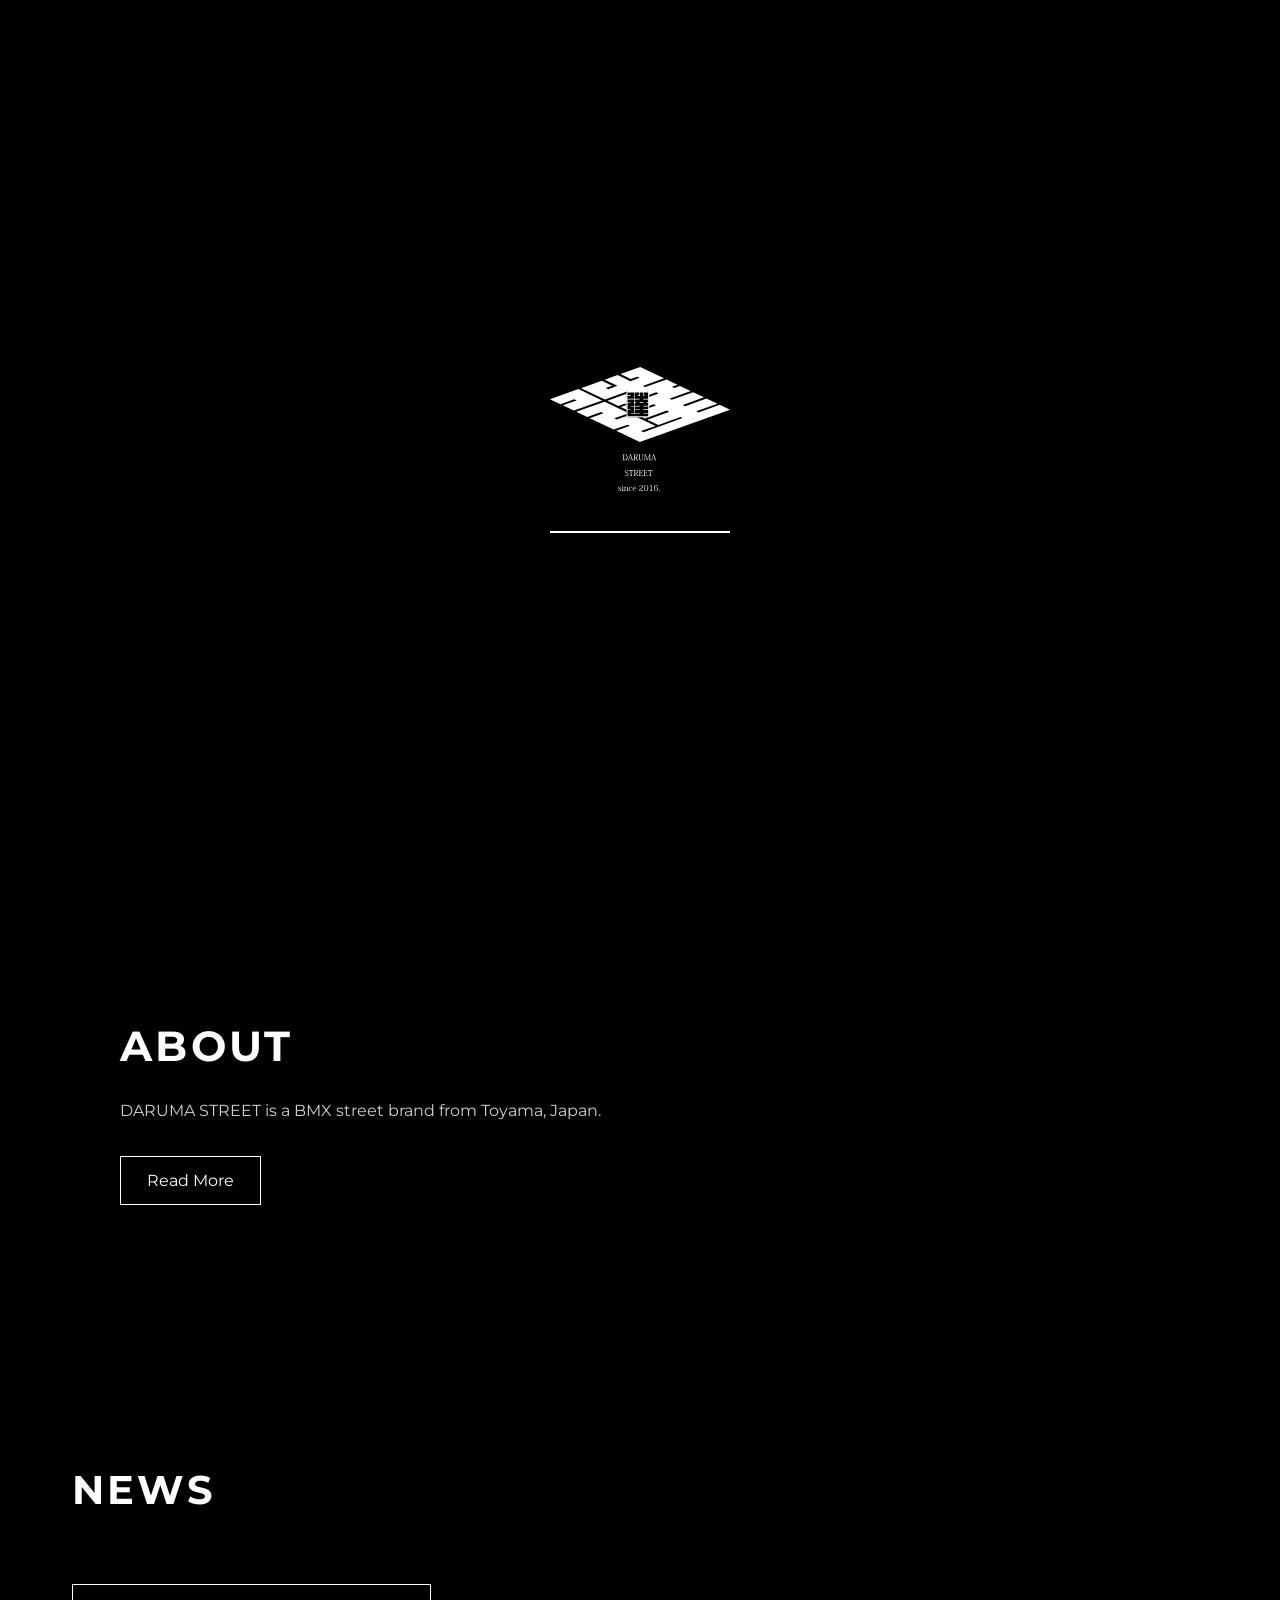
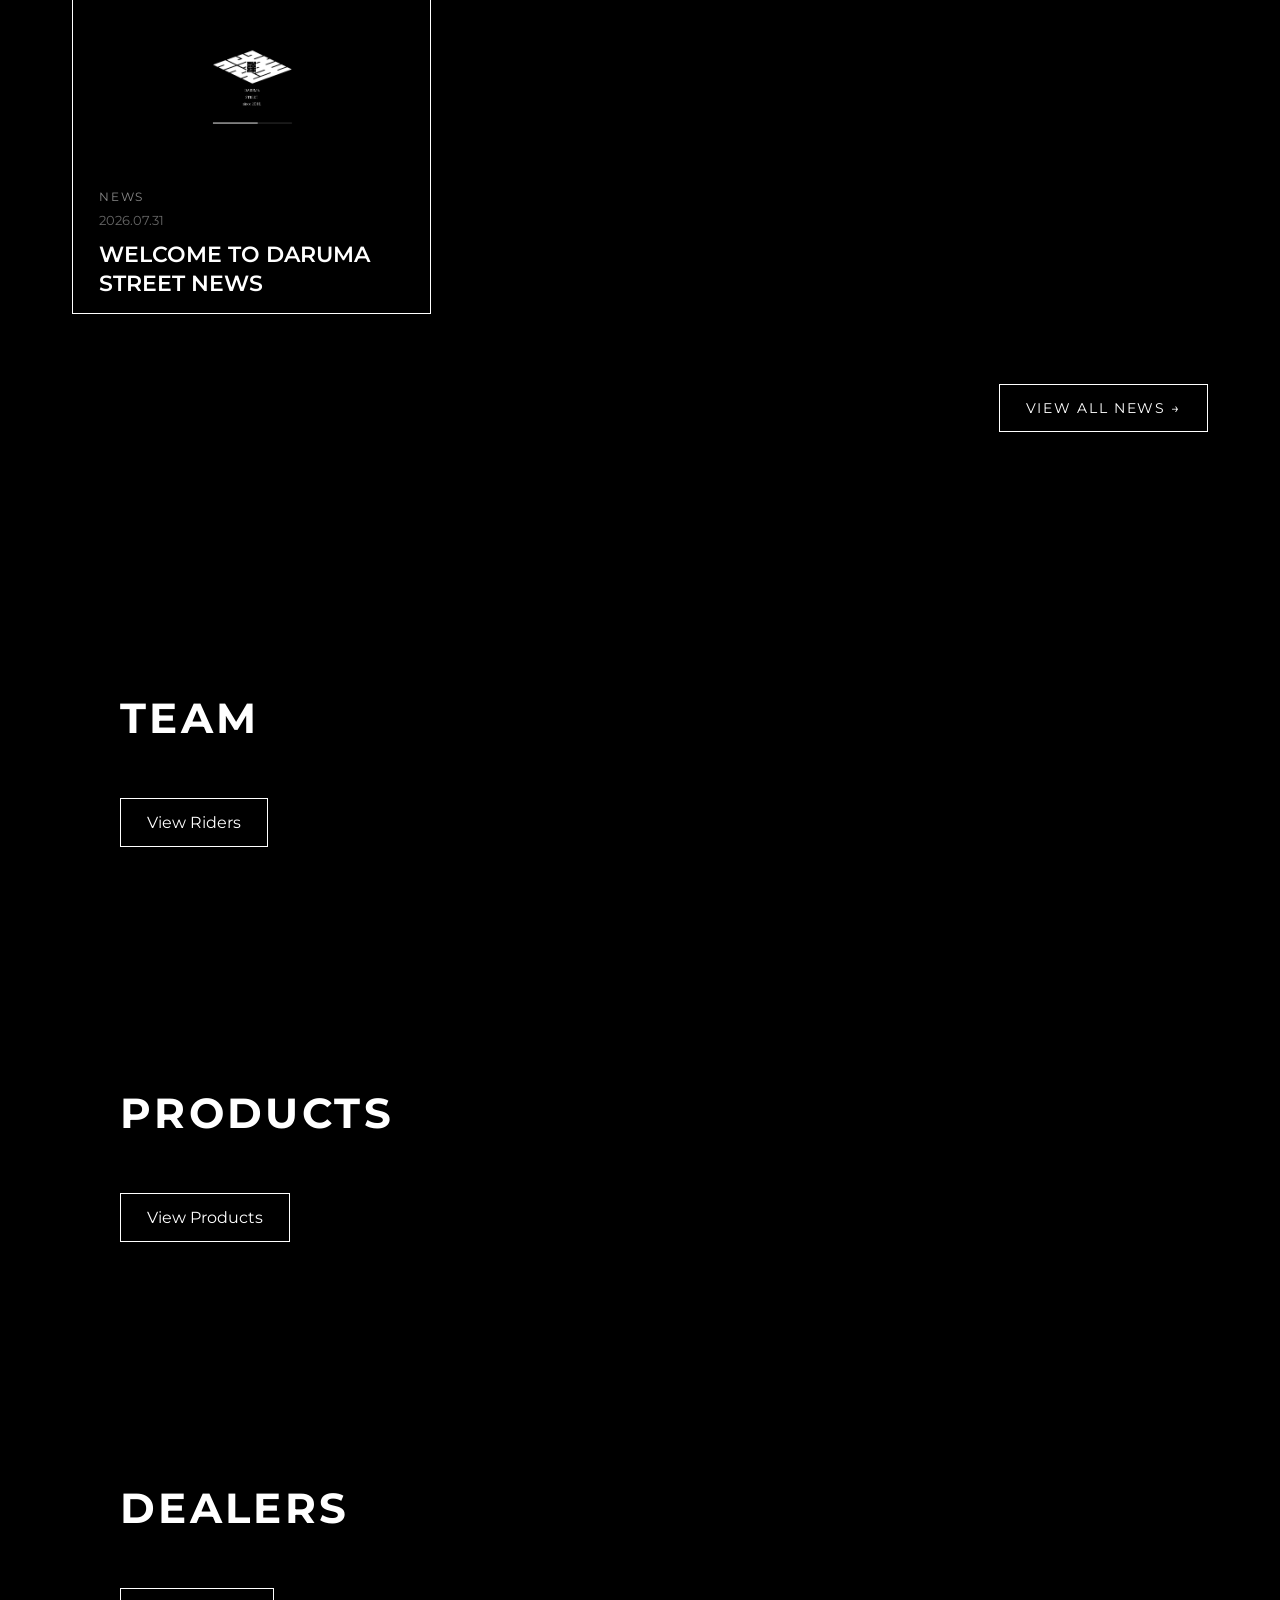
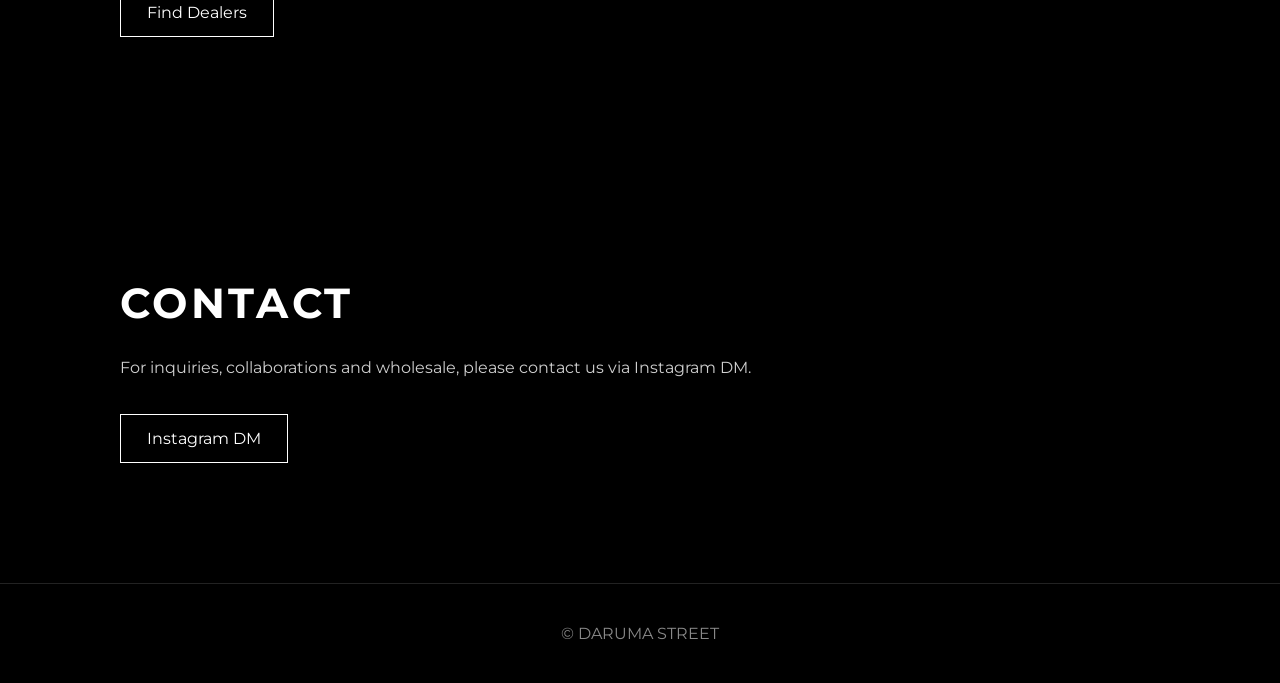
==== index.html @ 94fb551d "home news" ====
<!DOCTYPE html>
<html lang="ja">
<head>
<meta charset="UTF-8">
<meta name="viewport" content="width=device-width, initial-scale=1.0">
<title>DARUMA STREET</title>
<meta name="description" content="DARUMA STREET Official Website">
<link rel="icon" href="assets/favicon/favicon.png">
<link rel="icon" type="image/png" href="assets/favicon/favicon.png">
<link rel="stylesheet" href="css/style.css">
<link rel="preconnect" href="https://fonts.googleapis.com">
<link rel="preconnect" href="https://fonts.gstatic.com" crossorigin>
<link href="https://fonts.googleapis.com/css2?family=Montserrat:wght@300;400;500;600&family=Noto+Sans+JP:wght@300;400;500&display=swap" rel="stylesheet">
</head>
<body>

<div id="loading">
<img src="assets/logo/logo.svg" alt="DARUMA STREET">
<div class="loading-bar"><span></span></div>
</div>

<header class="site-header">
<a href="index.html" class="logo"><img src="assets/logo/logo.svg" alt="DARUMA STREET"></a>
<div class="header-actions">
<button id="searchButton" aria-label="Search">🔍</button>
<button id="menuButton">MENU</button>
</div>
</header>

<nav id="menu">
<button id="closeMenu">CLOSE</button>
<ul>
<li><a href="about.html">ABOUT</a></li>
<li><a href="products.html">PRODUCTS</a></li>
<li><a href="team.html">TEAM</a></li>
<li><a href="dealers.html">DEALERS</a></li>
<li><a href="news.html">NEWS</a></li>
<li><a href="contact.html">CONTACT</a></li>
</ul>

<div class="menu-social">
<a href="https://www.instagram.com/daruma_street/" target="_blank" rel="noopener noreferrer">Instagram</a>
<a href="https://www.youtube.com/channel/UChKPilzXF9qvHxwmIolRzbw" target="_blank" rel="noopener noreferrer">YouTube</a>
</div>
</nav>

<div id="searchOverlay">
<input type="search" placeholder="Search DARUMA STREET">
</div>

<section id="hero">
<div class="hero-slider">
<div class="slide active"><img src="assets/images/hero01.jpg" alt=""></div>
<div class="slide"><img src="assets/images/hero02.jpg" alt=""></div>
<div class="slide"><img src="assets/images/hero03.jpg" alt=""></div>
</div>
<div class="hero-counter"><span>01</span><span>02</span><span>03</span></div>
</section>

<main>

<section id="about-preview">
    <h2>ABOUT</h2>
    <p>DARUMA STREET is a BMX street brand from Toyama, Japan.</p>
    <a href="about.html">Read More</a>
</section>

<section class="home-news">

    <h2 class="home-news-heading">NEWS</h2>

    <div id="home-news-list" class="home-news-list"></div>

    <div class="home-news-more">
        <a href="news.html">VIEW ALL NEWS →</a>
    </div>

</section>

<section id="team-preview">
    <h2>TEAM</h2>
    <a href="team.html">View Riders</a>
</section>

<section id="products-preview">
    <h2>PRODUCTS</h2>
    <a href="products.html">View Products</a>
</section>

<section id="dealers-preview">
    <h2>DEALERS</h2>
    <a href="dealers.html">Find Dealers</a>
</section>

<section id="contact-preview">
    <h2>CONTACT</h2>
    <p>For inquiries, collaborations and wholesale, please contact us via Instagram DM.</p>
    <a href="https://www.instagram.com/daruma_street/" target="_blank" rel="noopener noreferrer">Instagram DM</a>
</section>

</main>

<footer><p>© DARUMA STREET</p></footer>

<script src="js/news-data.js"></script>
<script src="js/script.js"></script>
</body>
</html>
---- css/style.css ----
/* =========================
   DARUMA STREET Ver0.2
========================= */

*{
    margin:0;
    padding:0;
    box-sizing:border-box;
}

html{
    scroll-behavior:smooth;
}

body{
    font-family:'Montserrat','Noto Sans JP',sans-serif;
    background:#000;
    color:#fff;
    overflow-x:hidden;
}

a{
    color:inherit;
    text-decoration:none;
}

img{
    display:block;
    width:100%;
}

ul{
    list-style:none;
}

/* Loading */

#loading{
    position:fixed;
    inset:0;
    background:#000;
    display:flex;
    flex-direction:column;
    justify-content:center;
    align-items:center;
    z-index:9999;
}

#loading img{
    width:180px;
    margin-bottom:40px;
}

.loading-bar{
    width:180px;
    height:2px;
    background:#333;
    overflow:hidden;
}

.loading-bar span{
    display:block;
    width:0%;
    height:100%;
    background:#fff;
    animation:loading 2s forwards;
}

@keyframes loading{
    to{width:100%;}
}

/* Header */

.site-header{
    position:fixed;
    top:0;
    left:0;
    width:100%;
    display:flex;
    justify-content:space-between;
    align-items:center;
    padding:24px 40px;
    z-index:1000;
}

.logo img{
    width:120px;
}

.header-actions{
    display:flex;
    gap:20px;
}

.header-actions button{
    background:none;
    border:none;
    color:#fff;
    cursor:pointer;
    font-size:14px;
    letter-spacing:.15em;
}

/* Hero */

#hero{
    position:relative;
    width:100%;
    height:100vh;
    overflow:hidden;
}

.hero-slider,
.slide{
    width:100%;
    height:100%;
}

.slide{
    position:absolute;
    inset:0;
    opacity:0;
    transition:opacity .8s;
}

.slide.active{
    opacity:1;
}

.slide img{
    width:100%;
    height:100%;
    object-fit:cover;
}

.hero-counter{
    position:absolute;
    right:40px;
    bottom:40px;
    display:flex;
    flex-direction:column;
    gap:6px;
    font-size:12px;
    letter-spacing:.2em;
}

/* Sections */

main section{
    max-width:1100px;
    margin:0 auto;
    padding:120px 30px;
}

main h2{
    font-size:42px;
    margin-bottom:24px;
    letter-spacing:.08em;
}

main p{
    max-width:700px;
    line-height:1.9;
    color:#cfcfcf;
}

main a{
    display:inline-block;
    margin-top:30px;
    border:1px solid #fff;
    padding:14px 26px;
    transition:.3s;
}

main a:hover{
    background:#fff;
    color:#000;
}

/* Menu */

#menu{
    position:fixed;
    top:0;
    right:-100%;
    width:320px;
    height:100vh;
    background:#111;
    padding:40px;
    transition:.4s;
    z-index:1200;
}

#menu ul{
    margin-top:60px;
}

#menu li{
    margin-bottom:22px;
}

.menu-social{
    margin-top:50px;
    display:flex;
    flex-direction:column;
    gap:12px;
}

/* Search */

#searchOverlay{
    display:none;
}

/* Footer */

footer{
    border-top:1px solid #222;
    padding:40px 20px;
    text-align:center;
    color:#888;
}

/* Mobile */

@media (max-width:768px){

.site-header{
    padding:20px;
}

.logo img{
    width:90px;
}

.hero-counter{
    right:20px;
    bottom:20px;
}

main h2{
    font-size:30px;
}

main section{
    padding:80px 20px;
}

}

/* ==========================
   HOME NEWS
========================== */

.home-news{
    max-width:1200px;
    margin:140px auto;
    padding:0 32px;
}

.home-news-heading{
    font-size:40px;
    letter-spacing:.08em;
    margin-bottom:40px;
}

.home-news-list{
    display:grid;
    grid-template-columns:repeat(3,1fr);
    gap:30px;
    margin-bottom:40px;
}

.home-news-card{
    display:block;
    color:#fff;
    text-decoration:none;
}

.home-news-image{
    width:100%;
    aspect-ratio:16/9;
    overflow:hidden;
    background:#111;
    margin-bottom:18px;
}

.home-news-image img{
    width:100%;
    height:100%;
    object-fit:cover;
    transition:.3s;
}

.home-news-card:hover img{
    transform:scale(1.03);
}

.home-news-category{
    font-size:12px;
    color:#888;
    letter-spacing:.15em;
    margin-bottom:8px;
    text-transform:uppercase;
}

.home-news-date{
    font-size:13px;
    color:#666;
    margin-bottom:12px;
}

.home-news-title{
    font-size:22px;
    line-height:1.35;
    font-weight:600;

    display:-webkit-box;
    -webkit-line-clamp:2;
    -webkit-box-orient:vertical;
    overflow:hidden;
}

.home-news-more{
    text-align:right;
}

.home-news-more a{
    color:#fff;
    text-decoration:none;
    font-size:14px;
    letter-spacing:.12em;
}
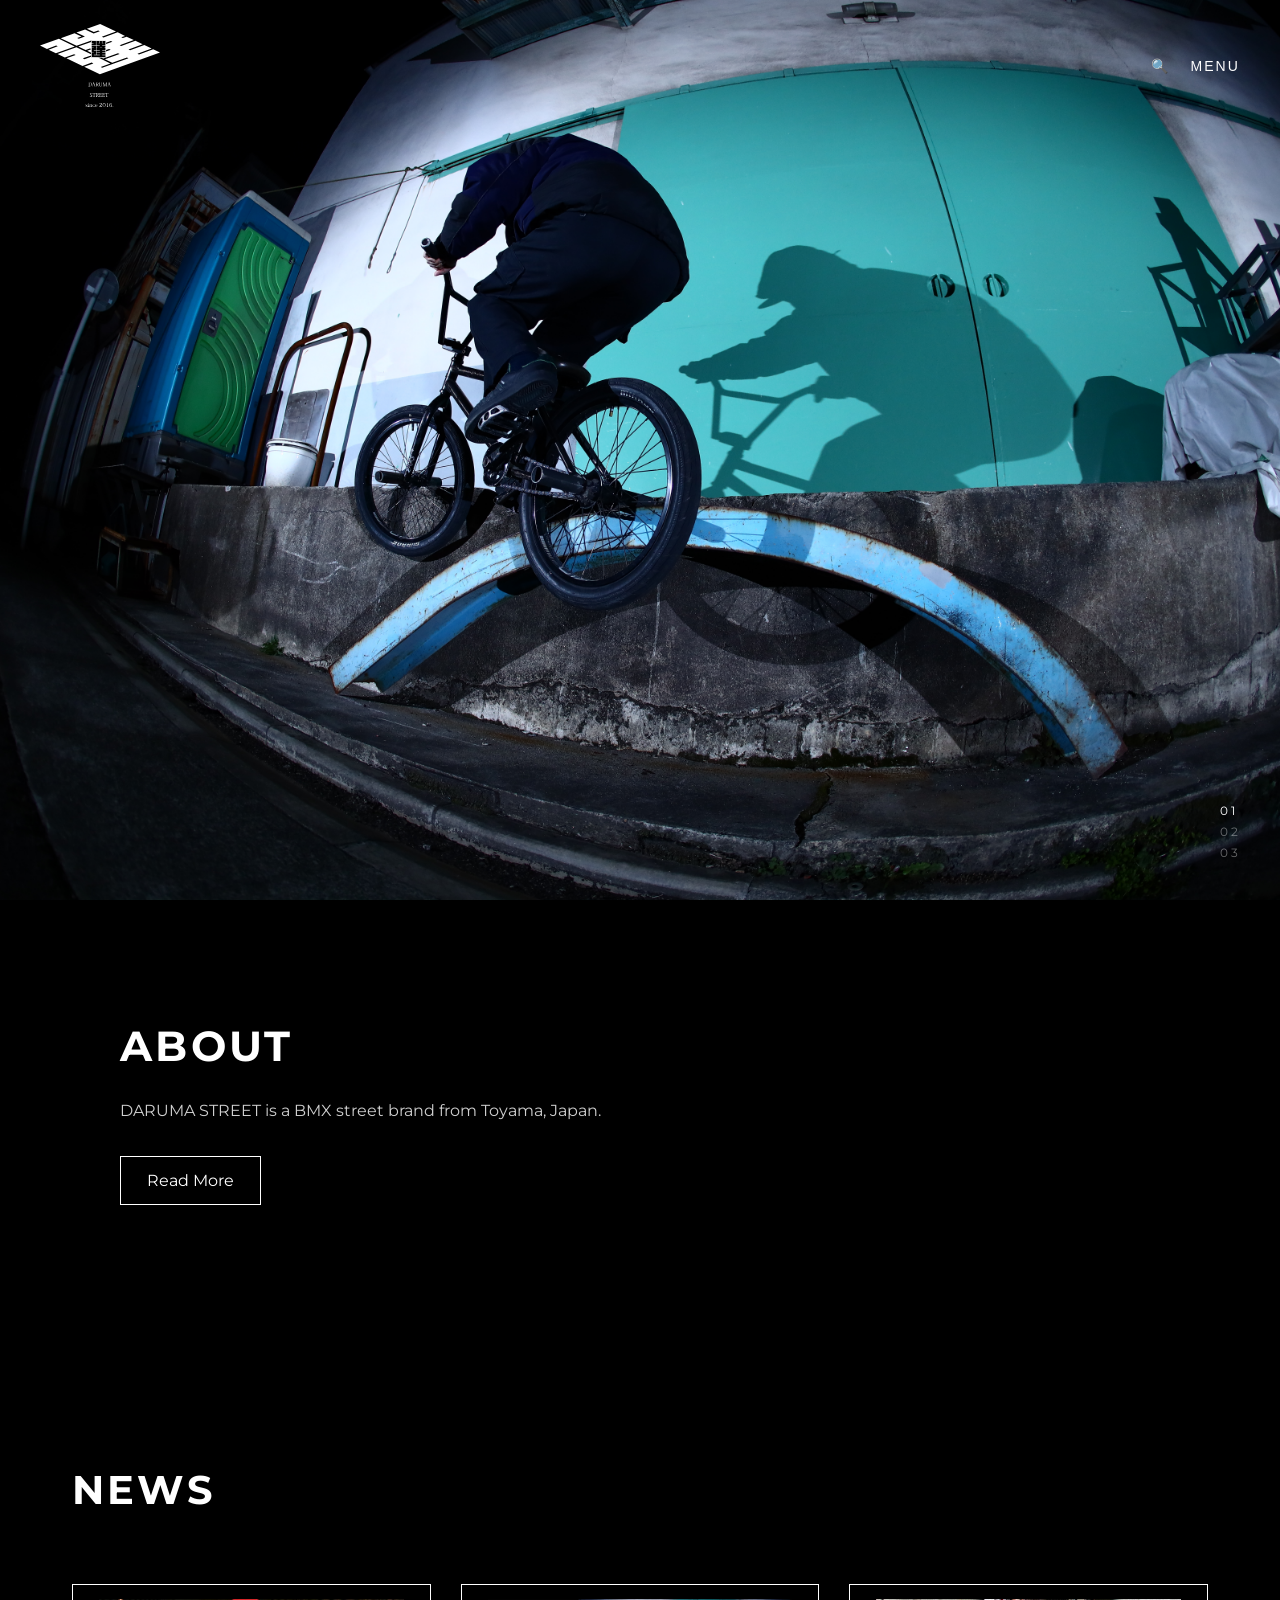
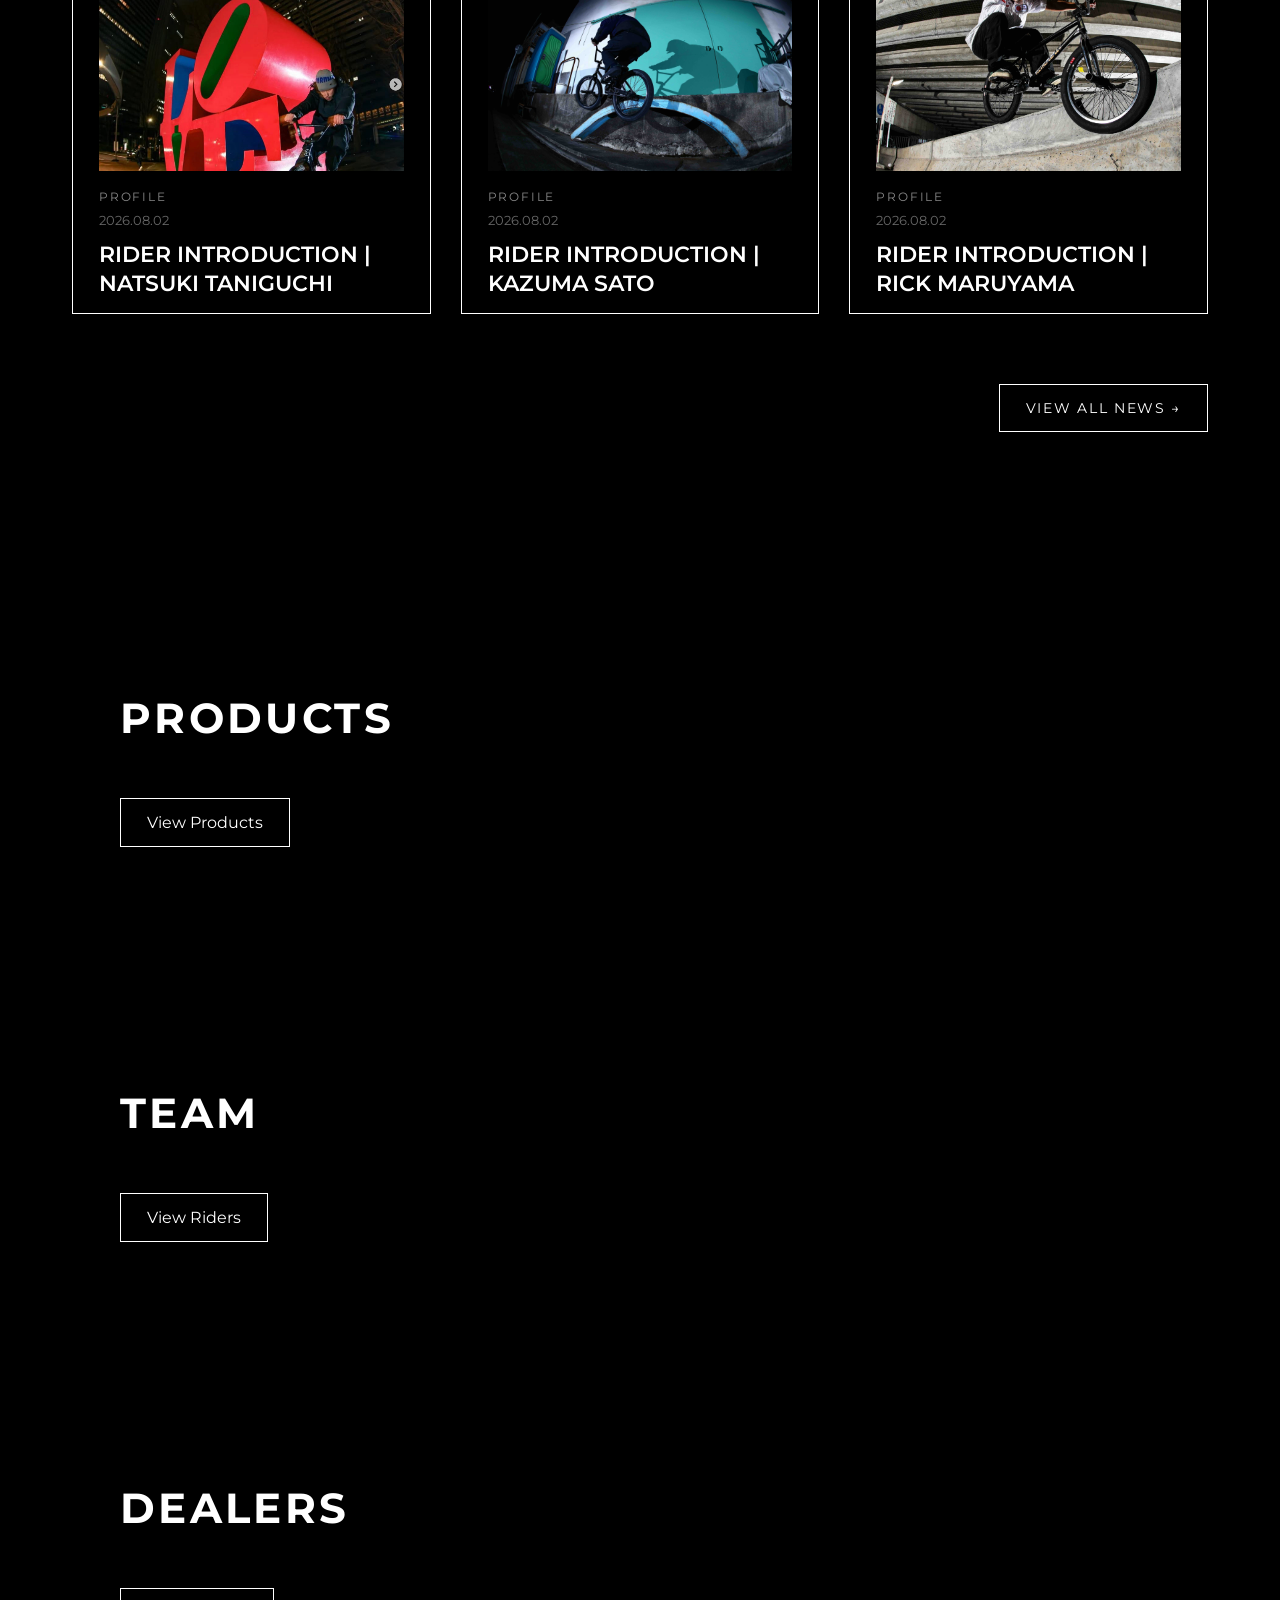
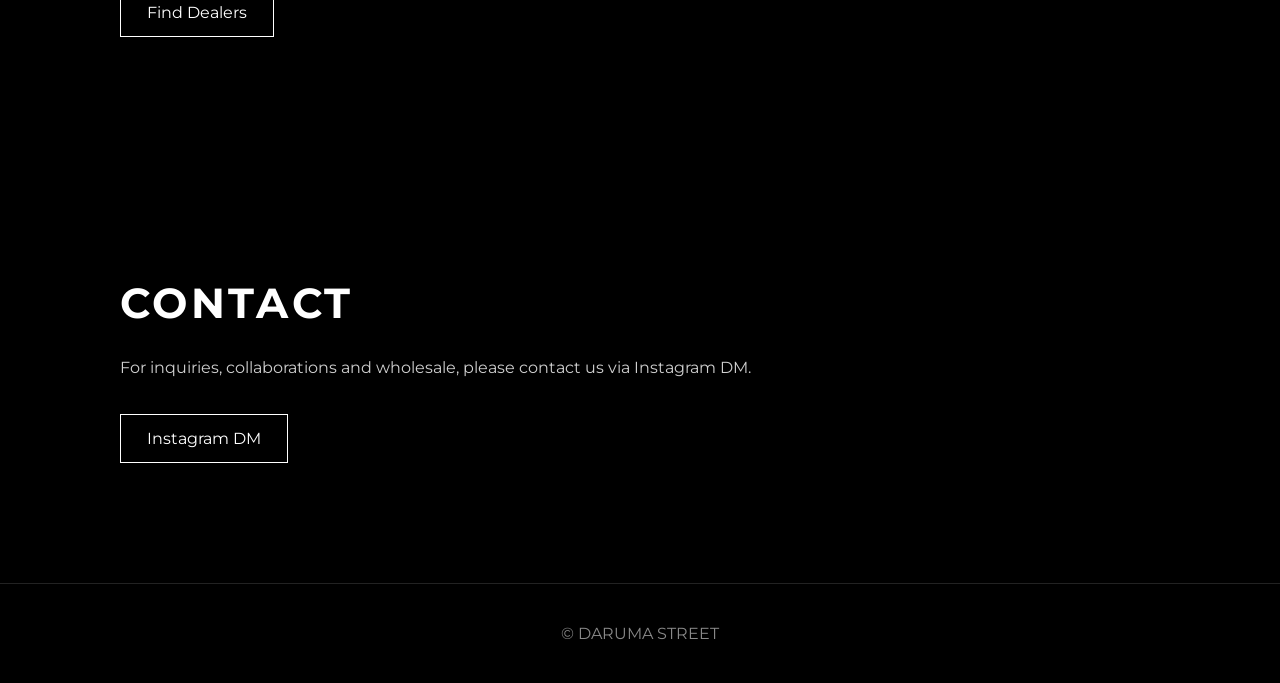
==== commit fb83b8c5: "home" ====
--- a/index.html
+++ b/index.html
@@ -77,14 +77,14 @@
 
 </section>
 
+<section id="products-preview">
+    <h2>PRODUCTS</h2>
+    <a href="products.html">View Products</a>
+</section>
+
 <section id="team-preview">
     <h2>TEAM</h2>
     <a href="team.html">View Riders</a>
-</section>
-
-<section id="products-preview">
-    <h2>PRODUCTS</h2>
-    <a href="products.html">View Products</a>
 </section>
 
 <section id="dealers-preview">
--- a/css/style.css
+++ b/css/style.css
@@ -331,4 +331,44 @@
     text-decoration:none;
     font-size:14px;
     letter-spacing:.12em;
+
+@media(max-width:768px){
+
+    .home-news{
+        margin:80px auto;
+        padding:0 20px;
+    }
+
+    .home-news-heading{
+        font-size:30px;
+        margin-bottom:24px;
+    }
+
+    .home-news-list{
+        grid-template-columns:repeat(1,1fr);
+        gap:16px;
+        margin-bottom:24px;
+    }
+
+    .home-news-category{
+        font-size:10px;
+        margin-bottom:6px;
+    }
+
+    .home-news-date{
+        font-size:10px;
+        margin-bottom:8px;
+    }
+
+    .home-news-title{
+        font-size:14px;
+        line-height:1.4;
+    }
+
+    .home-news-more a{
+        font-size:12px;
+    }
+
+}
+
 }
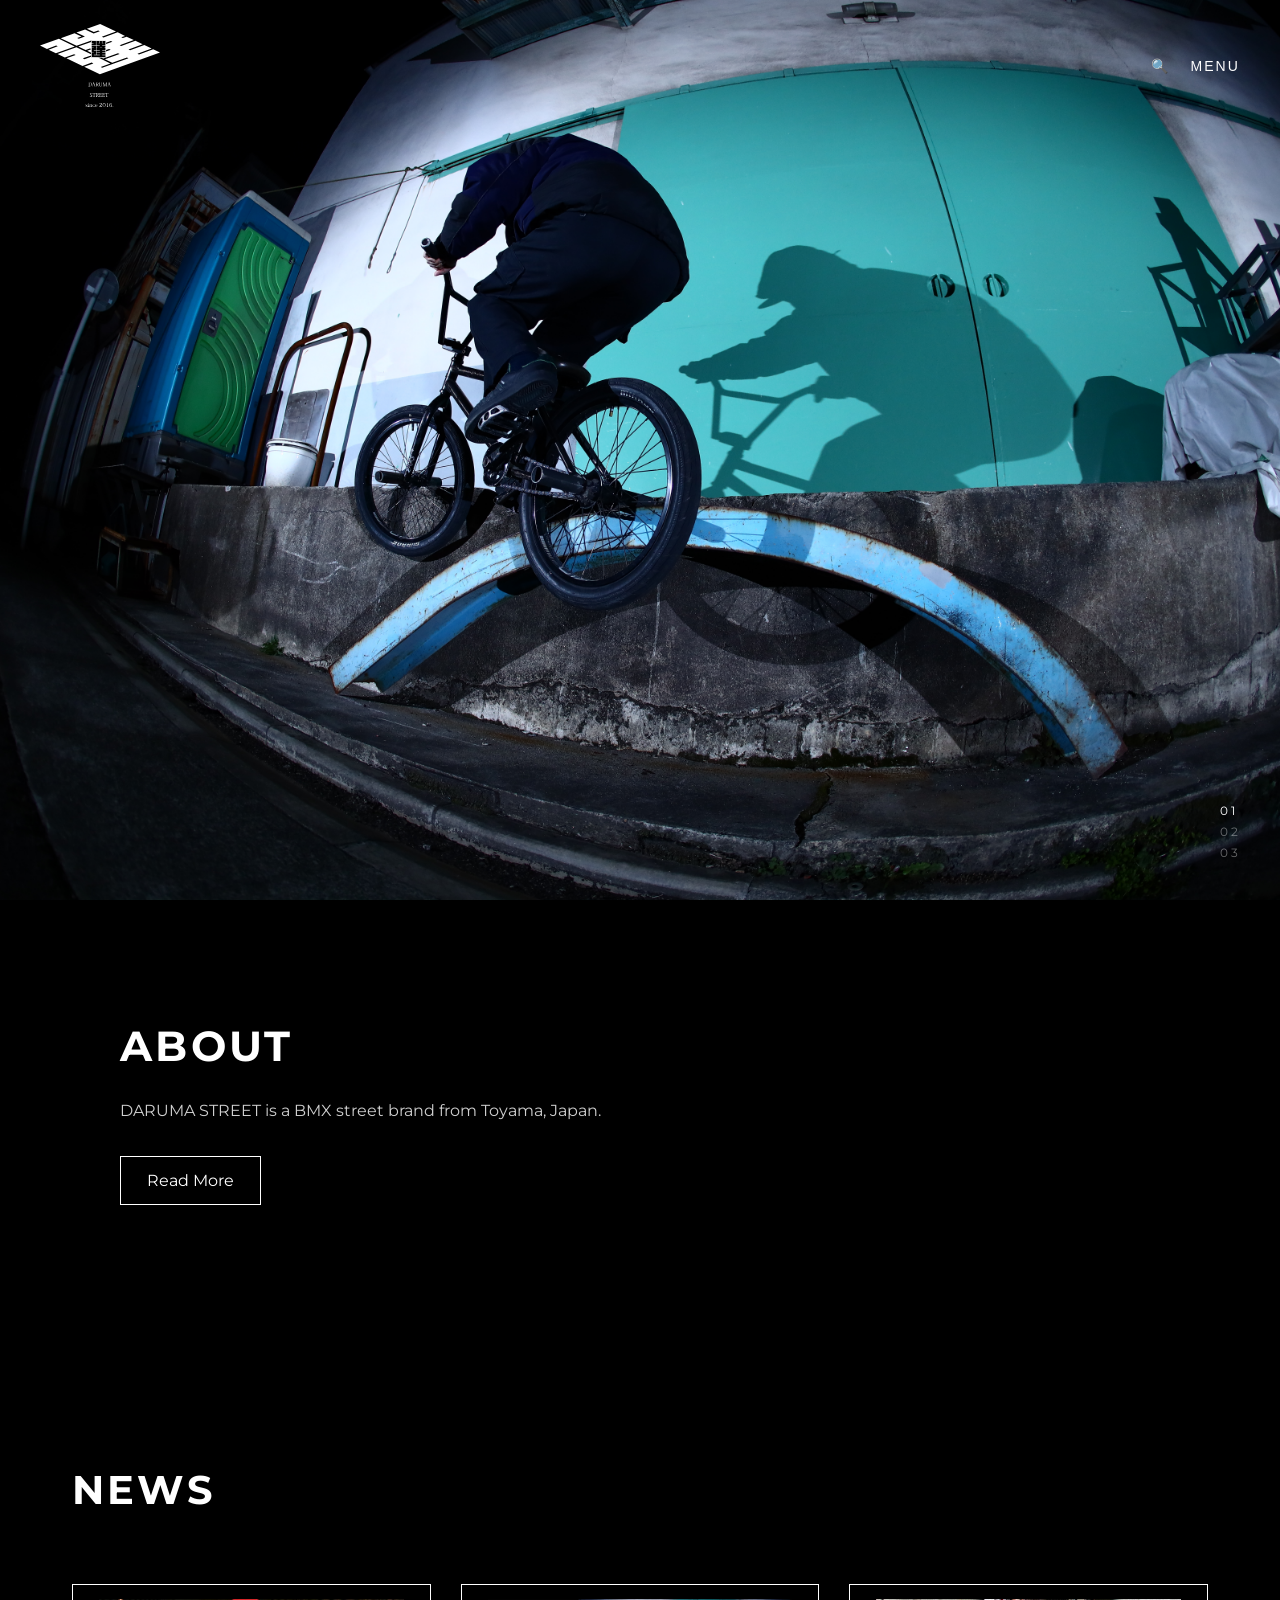
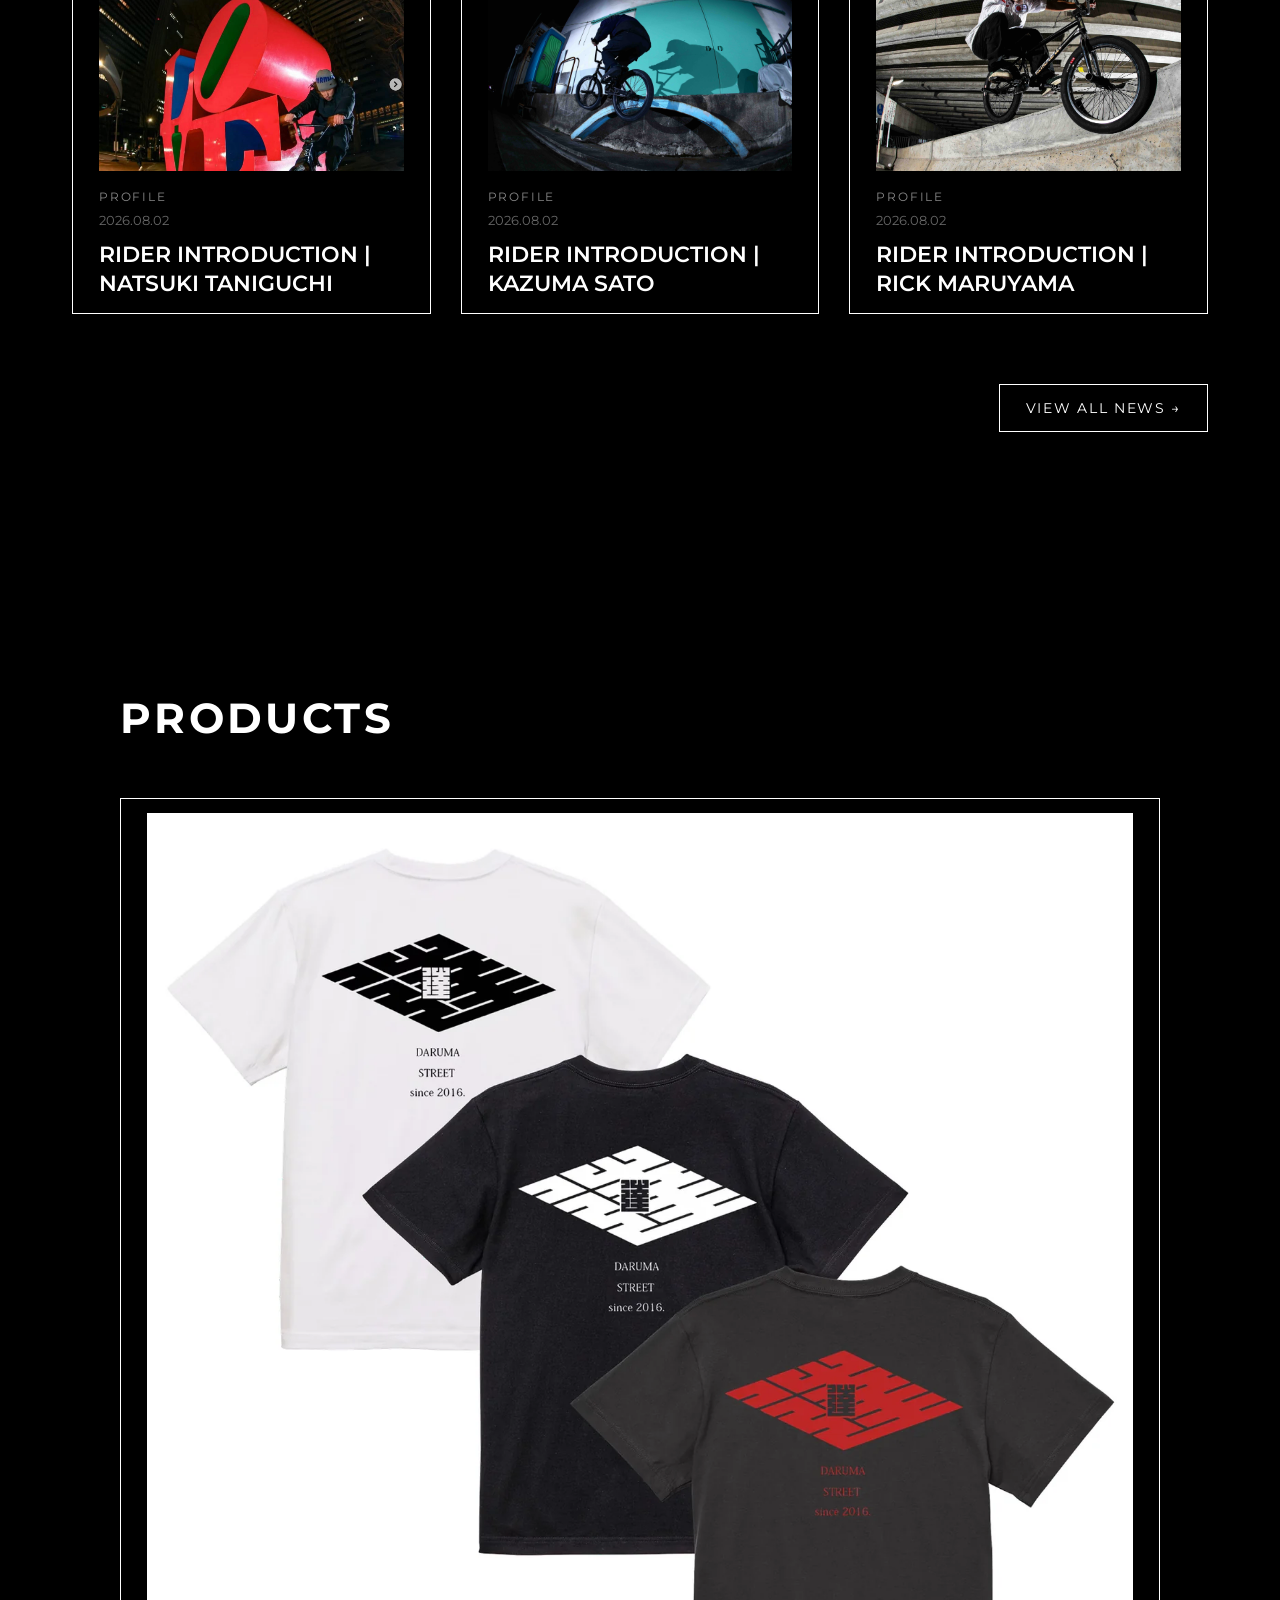
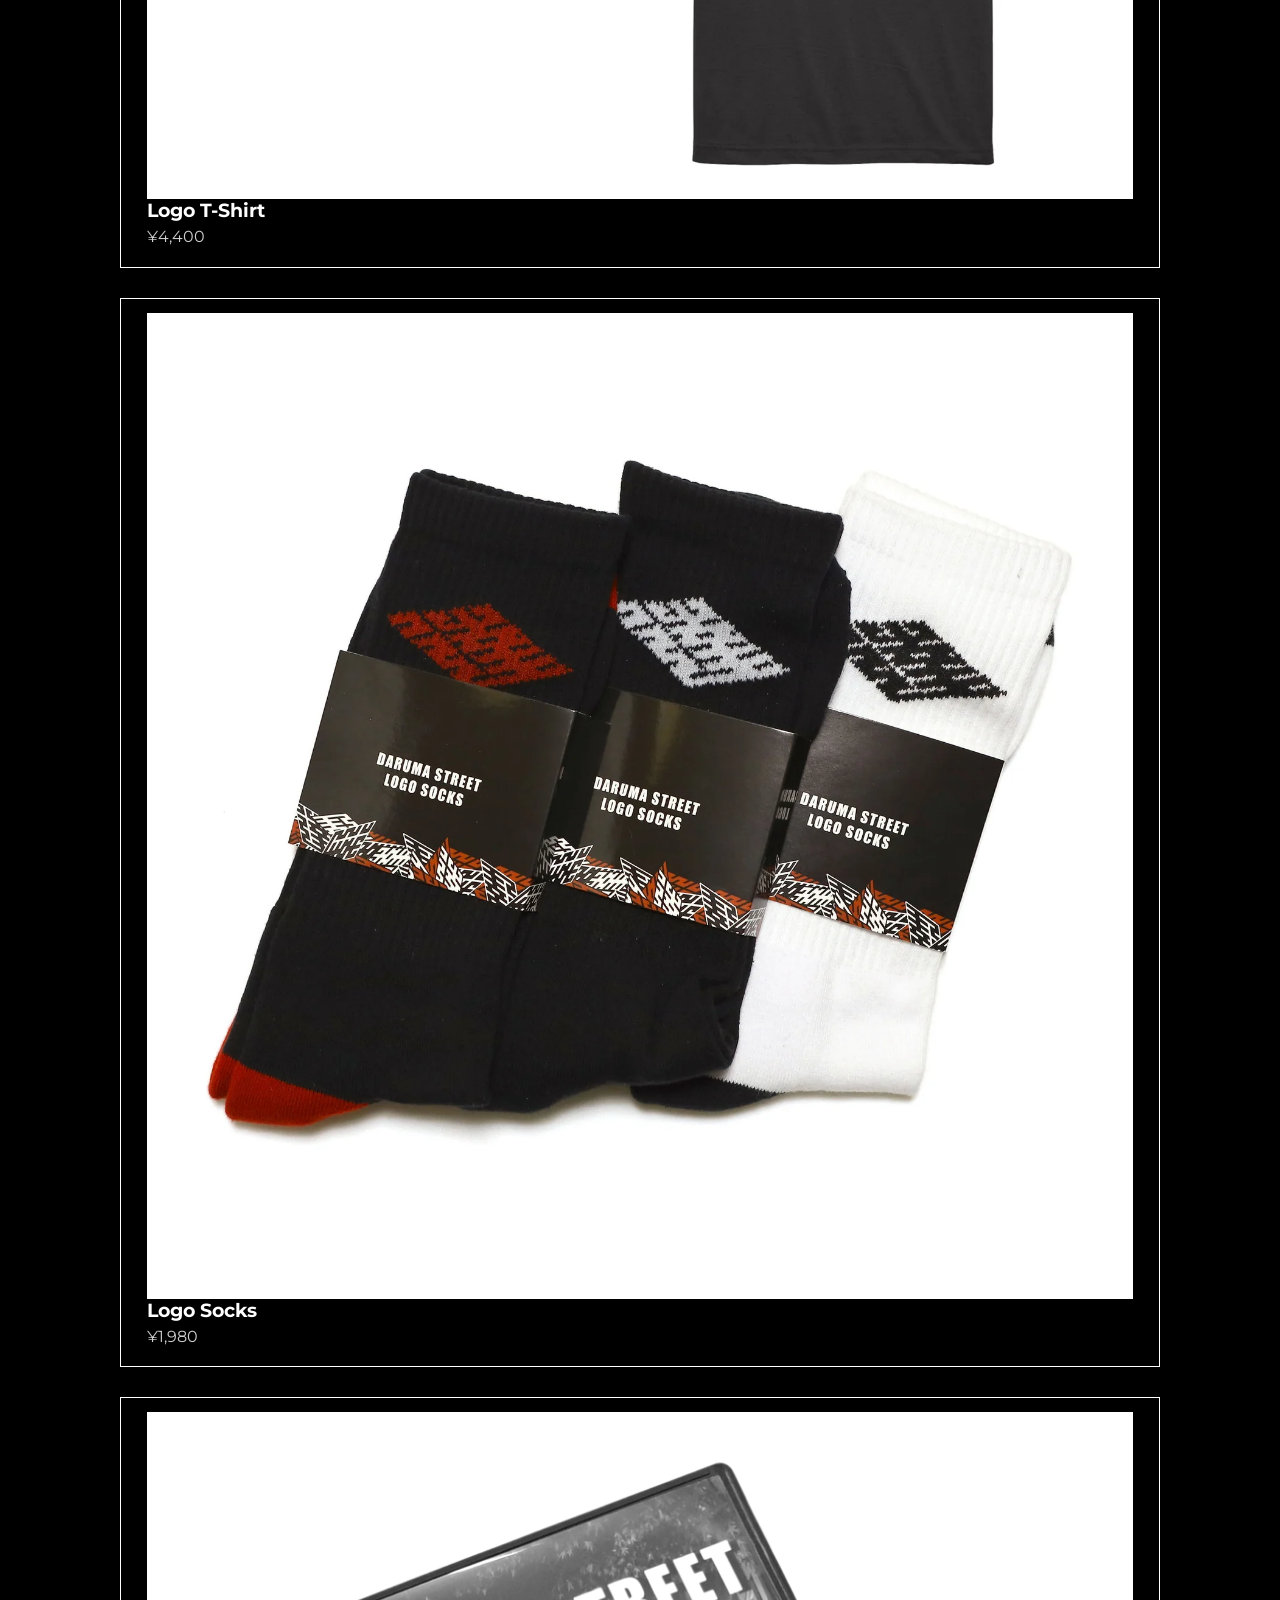
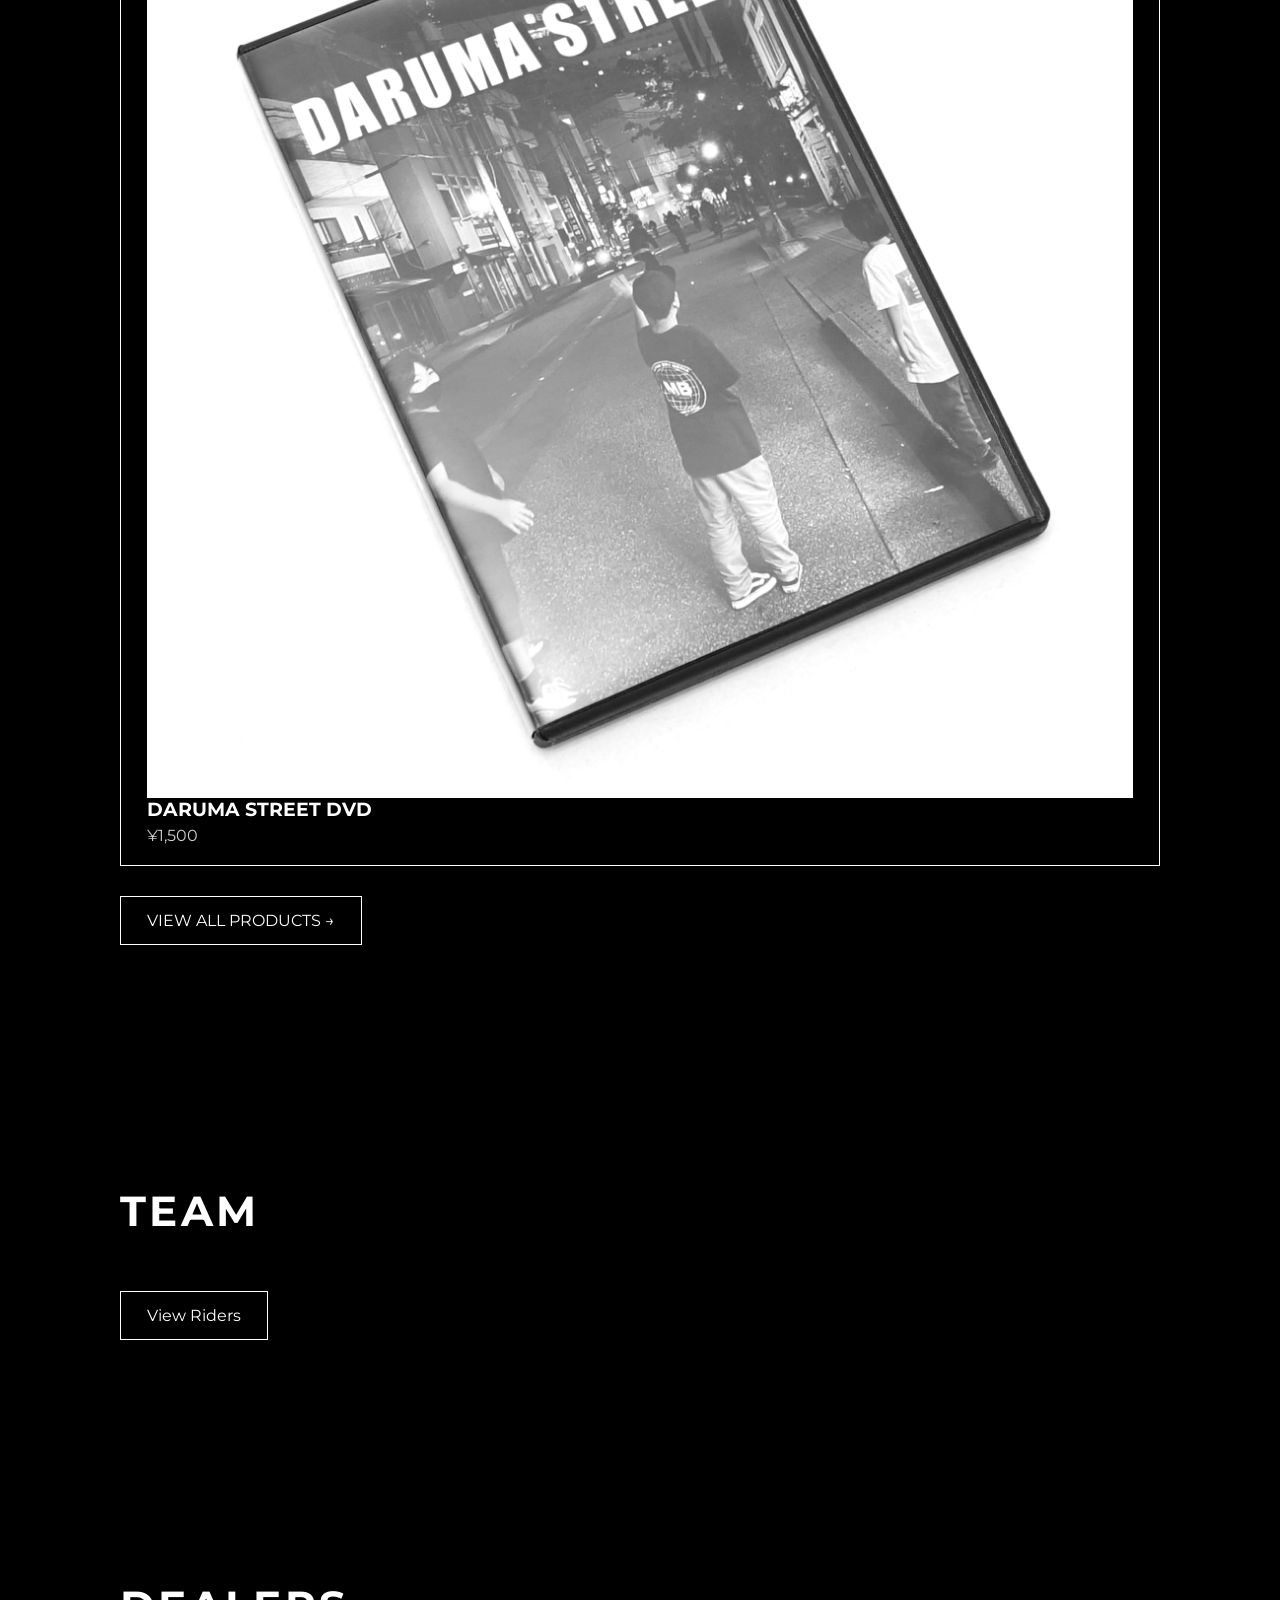
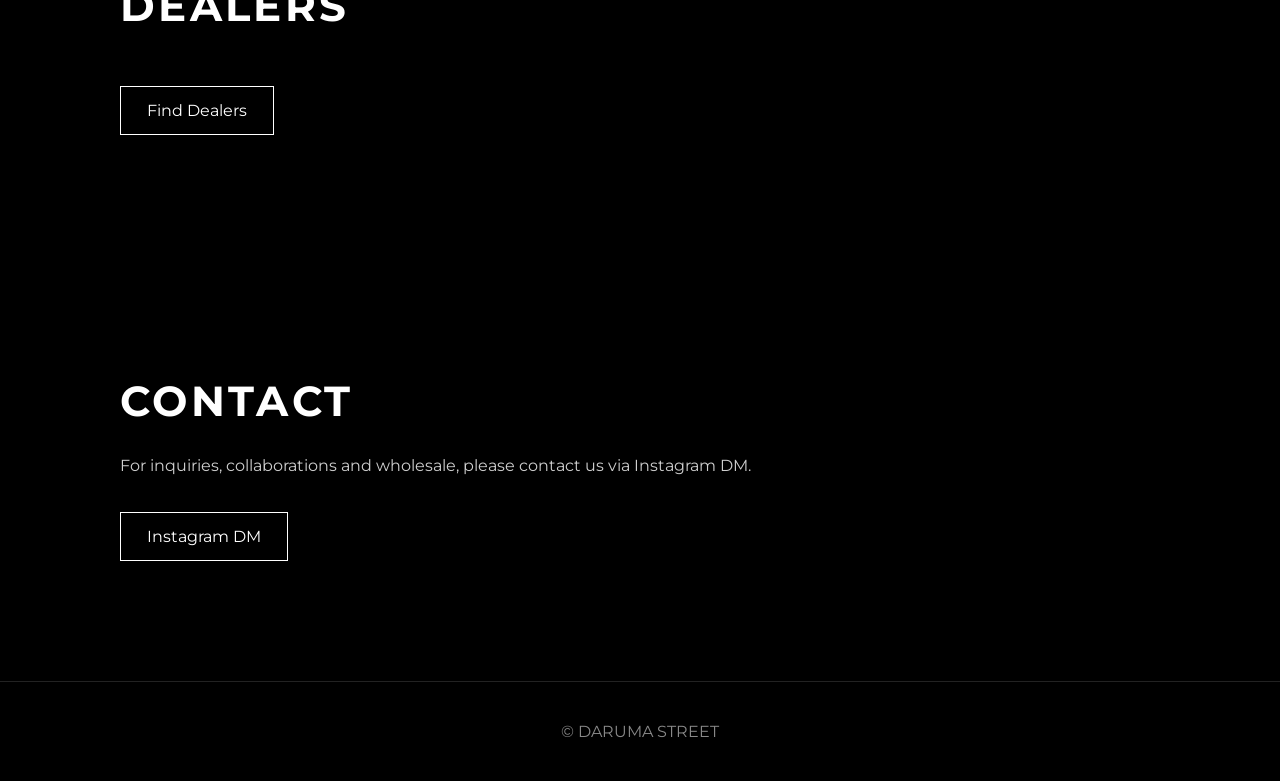
==== commit a050f85a: "home products" ====
--- a/index.html
+++ b/index.html
@@ -78,8 +78,15 @@
 </section>
 
 <section id="products-preview">
+
     <h2>PRODUCTS</h2>
-    <a href="products.html">View Products</a>
+
+    <div id="home-products-list" class="home-products-list"></div>
+
+    <div class="home-products-more">
+        <a href="products.html">VIEW ALL PRODUCTS →</a>
+    </div>
+
 </section>
 
 <section id="team-preview">
@@ -103,6 +110,8 @@
 <footer><p>© DARUMA STREET</p></footer>
 
 <script src="js/news-data.js"></script>
+<script src="js/products-data.js"></script>
 <script src="js/script.js"></script>
+
 </body>
 </html>
--- a/css/style.css
+++ b/css/style.css
@@ -371,4 +371,96 @@
 
 }
 
+/* ==========================
+   HOME PRODUCTS
+========================== */
+
+.home-products-list{
+
+    display:grid;
+
+    grid-template-columns:repeat(3,1fr);
+
+    gap:32px;
+
+    margin:40px 0;
+
+}
+
+.home-product-card{
+
+    display:block;
+
+    color:#fff;
+
+    text-decoration:none;
+
+}
+
+.home-product-image{
+
+    overflow:hidden;
+
+    aspect-ratio:1/1;
+
+    background:#111;
+
+}
+
+.home-product-image img{
+
+    width:100%;
+
+    height:100%;
+
+    object-fit:cover;
+
+    display:block;
+
+    transition:.4s;
+
+}
+
+.home-product-card:hover img{
+
+    transform:scale(1.04);
+
+}
+
+.home-product-title{
+
+    margin-top:14px;
+
+    font-size:16px;
+
+}
+
+.home-product-price{
+
+    margin-top:6px;
+
+    opacity:.7;
+
+    font-size:14px;
+
+}
+
+.home-products-more{
+
+    margin-top:24px;
+
+}
+
+@media(max-width:768px){
+
+    .home-products-list{
+
+        grid-template-columns:1fr;
+
+        gap:14px;
+
+    }
+
+}
+
 }
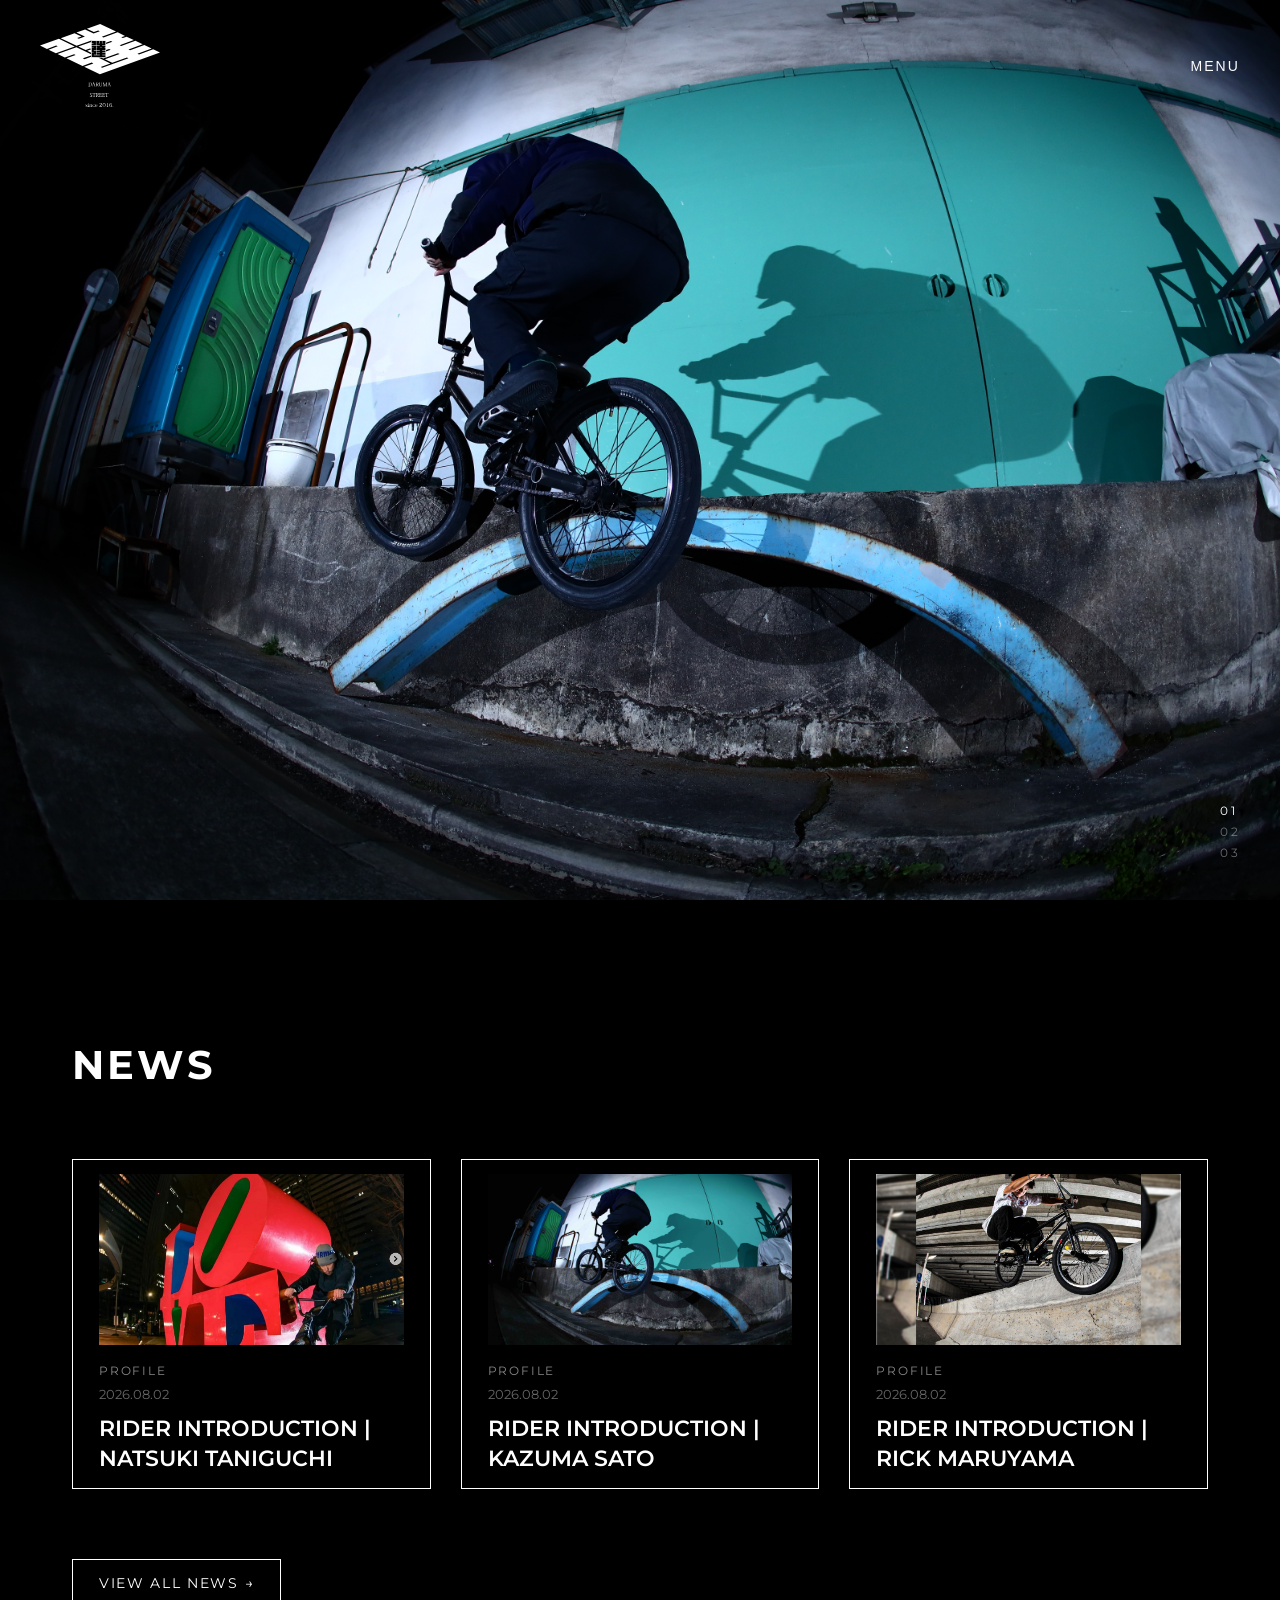
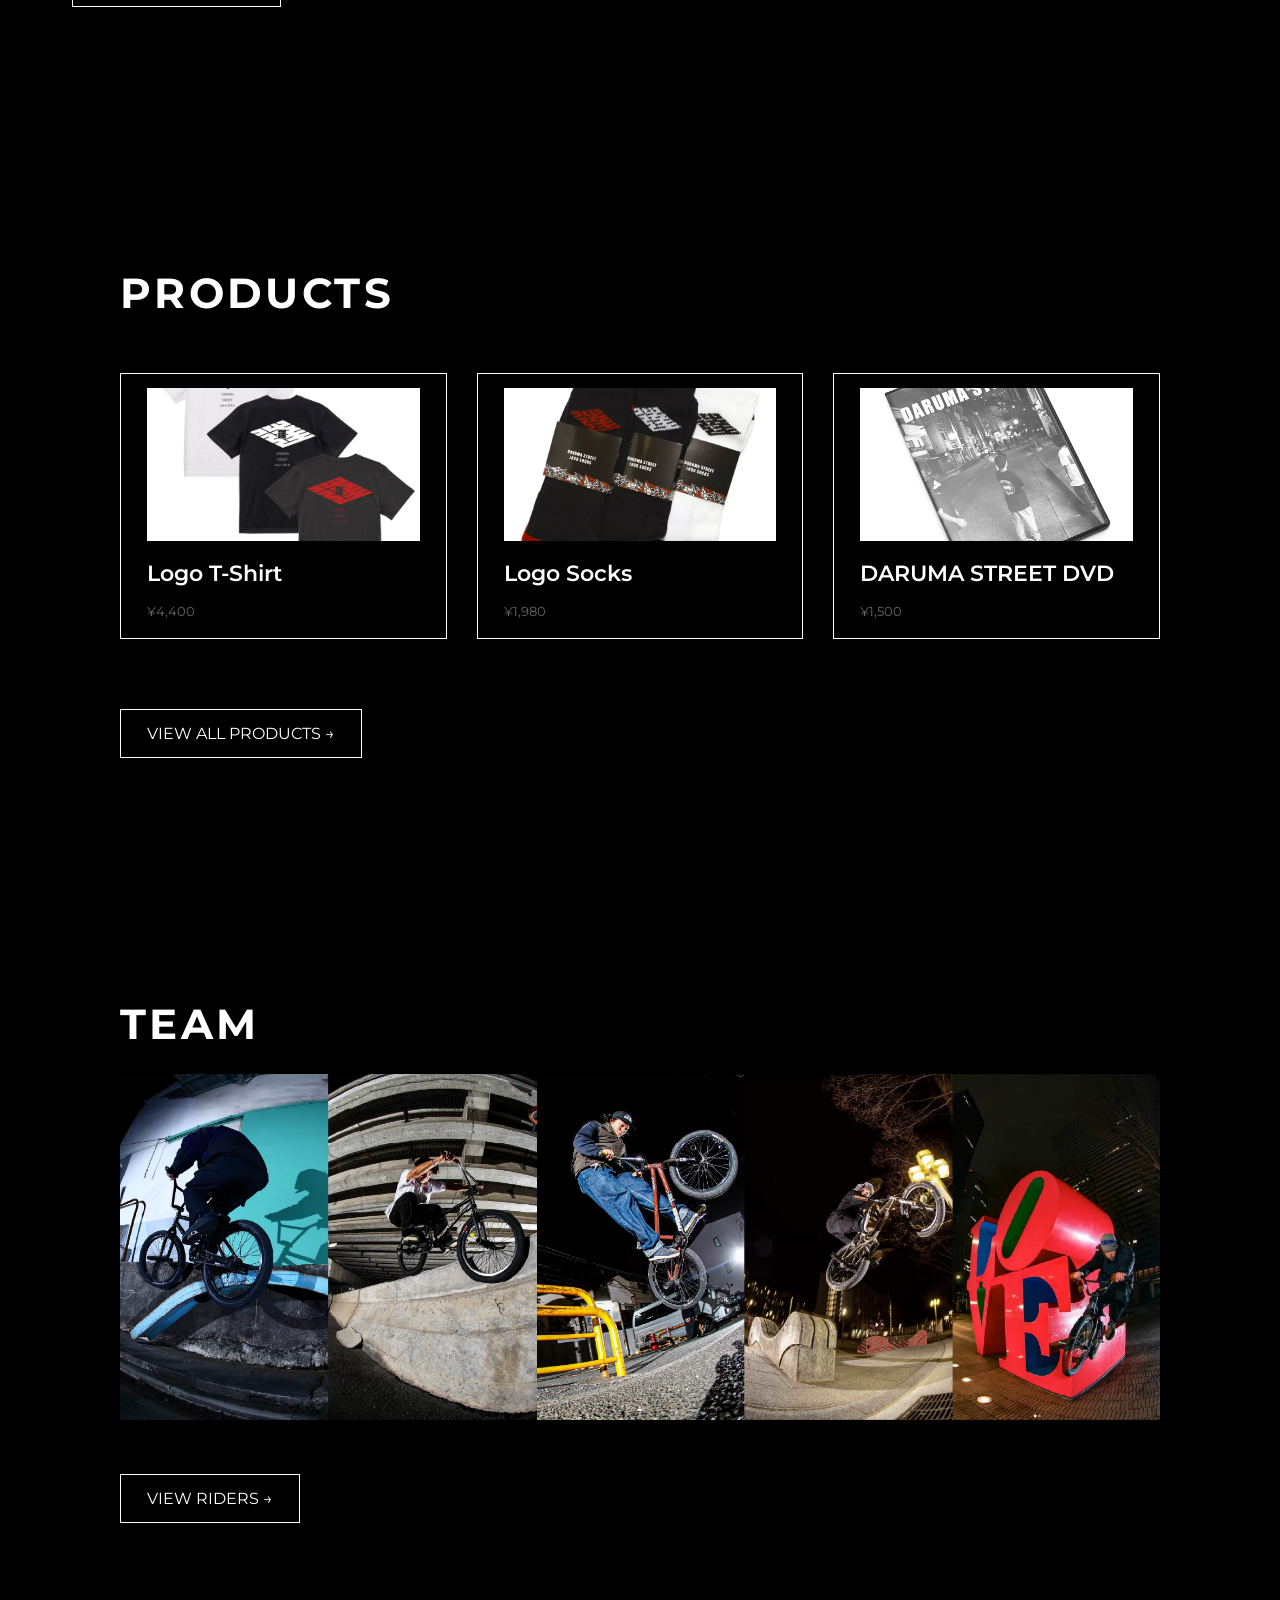
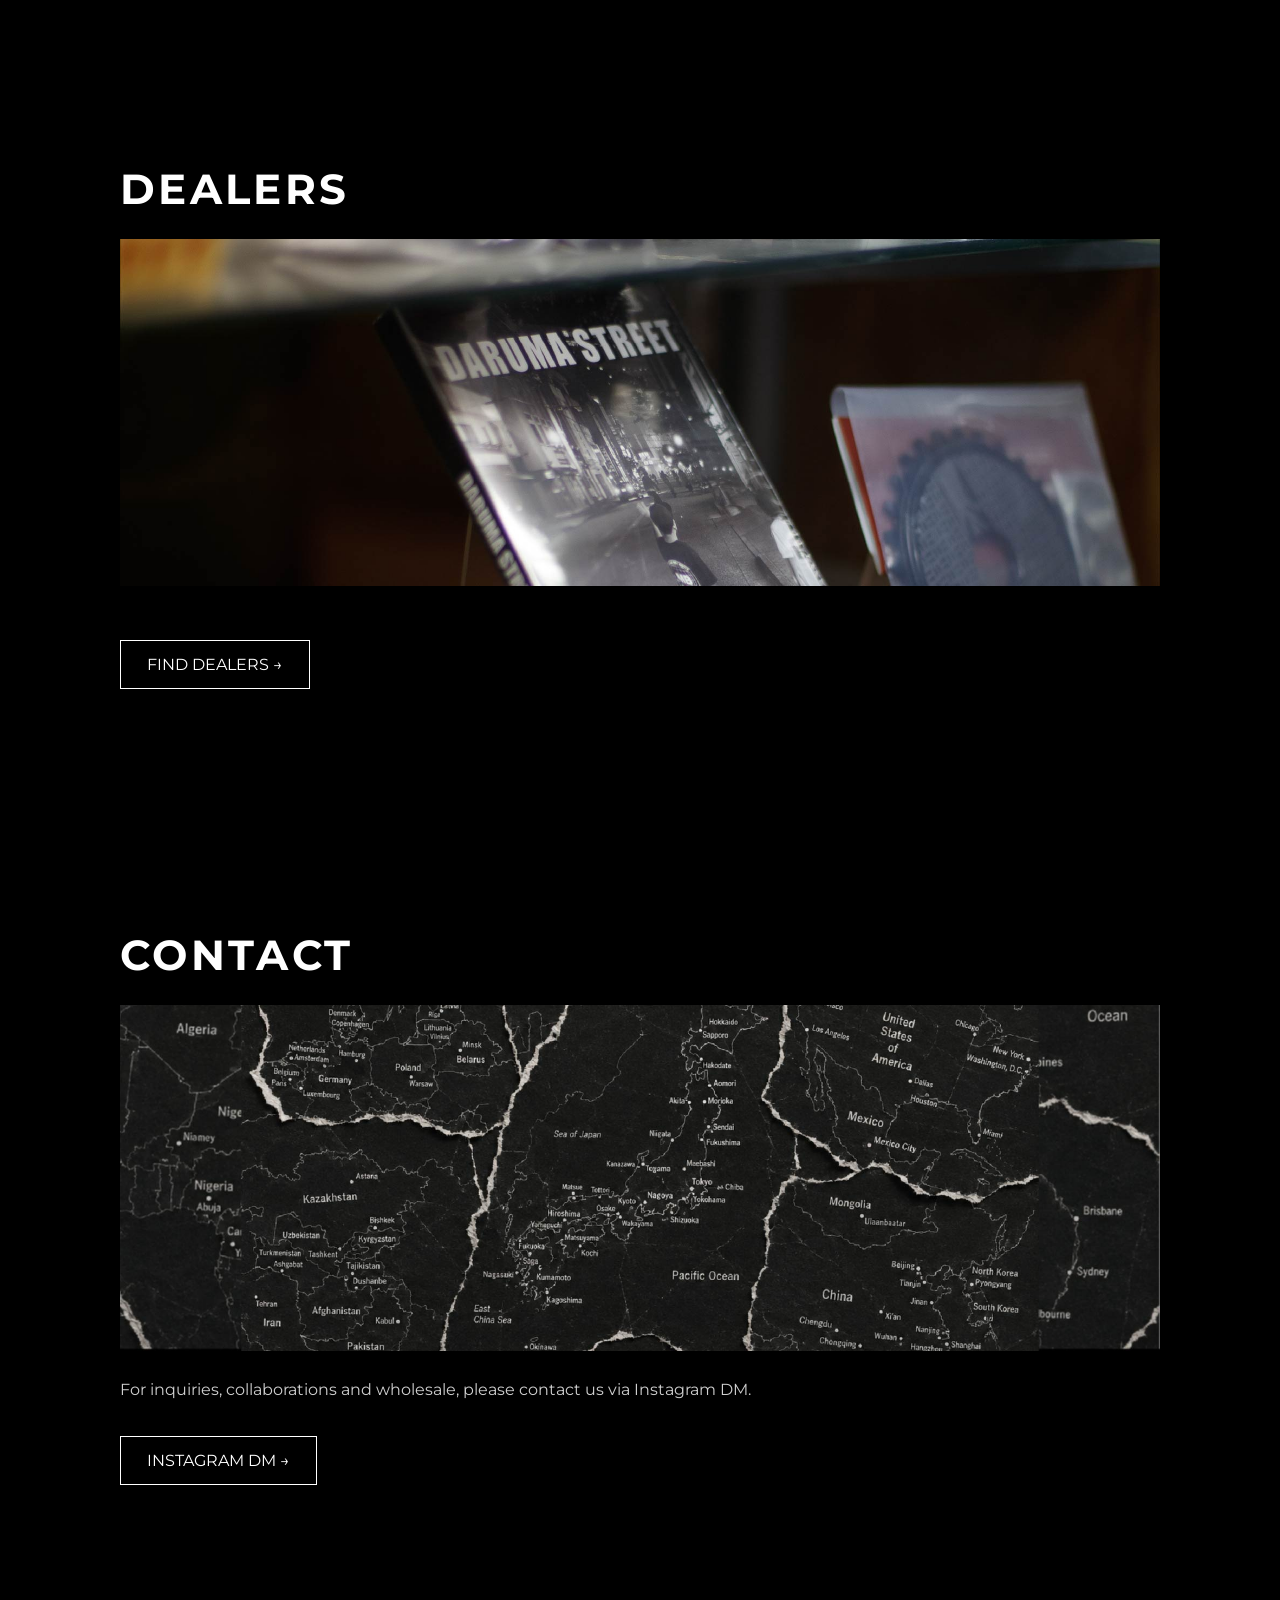
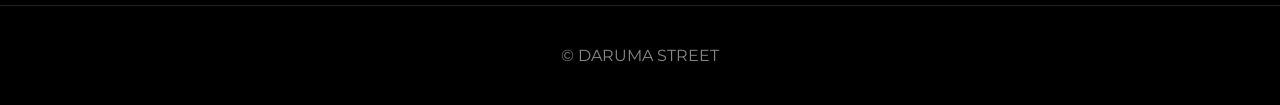
==== commit a7a7b7cb: "banner" ====
--- a/index.html
+++ b/index.html
@@ -22,7 +22,6 @@
 <header class="site-header">
 <a href="index.html" class="logo"><img src="assets/logo/logo.svg" alt="DARUMA STREET"></a>
 <div class="header-actions">
-<button id="searchButton" aria-label="Search">🔍</button>
 <button id="menuButton">MENU</button>
 </div>
 </header>
@@ -44,10 +43,6 @@
 </div>
 </nav>
 
-<div id="searchOverlay">
-<input type="search" placeholder="Search DARUMA STREET">
-</div>
-
 <section id="hero">
 <div class="hero-slider">
 <div class="slide active"><img src="assets/images/hero01.jpg" alt=""></div>
@@ -58,12 +53,6 @@
 </section>
 
 <main>
-
-<section id="about-preview">
-    <h2>ABOUT</h2>
-    <p>DARUMA STREET is a BMX street brand from Toyama, Japan.</p>
-    <a href="about.html">Read More</a>
-</section>
 
 <section class="home-news">
 
@@ -90,19 +79,50 @@
 </section>
 
 <section id="team-preview">
+
     <h2>TEAM</h2>
-    <a href="team.html">View Riders</a>
+
+    <img
+        src="assets/images/team-banner.jpg"
+        alt="DARUMA STREET TEAM"
+        class="home-banner">
+
+    <a href="team.html">VIEW RIDERS →</a>
+
 </section>
 
 <section id="dealers-preview">
+
     <h2>DEALERS</h2>
-    <a href="dealers.html">Find Dealers</a>
+
+    <img
+        src="assets/images/dealers-banner.jpg"
+        alt="DARUMA STREET DEALERS"
+        class="home-banner">
+
+    <a href="dealers.html">FIND DEALERS →</a>
+
 </section>
 
 <section id="contact-preview">
+
     <h2>CONTACT</h2>
-    <p>For inquiries, collaborations and wholesale, please contact us via Instagram DM.</p>
-    <a href="https://www.instagram.com/daruma_street/" target="_blank" rel="noopener noreferrer">Instagram DM</a>
+
+    <img
+        src="assets/images/contact-banner.jpg"
+        alt="DARUMA STREET CONTACT"
+        class="home-banner">
+
+    <p>
+        For inquiries, collaborations and wholesale, please contact us via Instagram DM.
+    </p>
+
+    <a href="https://www.instagram.com/daruma_street/"
+       target="_blank"
+       rel="noopener noreferrer">
+       INSTAGRAM DM →
+    </a>
+
 </section>
 
 </main>
--- a/css/style.css
+++ b/css/style.css
@@ -323,7 +323,7 @@
 }
 
 .home-news-more{
-    text-align:right;
+    text-align:left;
 }
 
 .home-news-more a{
@@ -332,6 +332,8 @@
     font-size:14px;
     letter-spacing:.12em;
 
+}
+
 @media(max-width:768px){
 
     .home-news{
@@ -345,7 +347,7 @@
     }
 
     .home-news-list{
-        grid-template-columns:repeat(1,1fr);
+        grid-template-columns:1fr;
         gap:16px;
         margin-bottom:24px;
     }
@@ -376,91 +378,93 @@
 ========================== */
 
 .home-products-list{
-
     display:grid;
-
     grid-template-columns:repeat(3,1fr);
-
-    gap:32px;
-
-    margin:40px 0;
-
+    gap:30px;
+    margin-bottom:40px;
 }
 
 .home-product-card{
-
     display:block;
-
     color:#fff;
-
     text-decoration:none;
-
 }
 
 .home-product-image{
-
-    overflow:hidden;
-
-    aspect-ratio:1/1;
-
+    width:100%;
+    aspect-ratio:16/9;
+    overflow:hidden;
     background:#111;
-
+    margin-bottom:18px;
 }
 
 .home-product-image img{
-
-    width:100%;
-
+    width:100%;
     height:100%;
-
     object-fit:cover;
+    transition:.3s;
+}
+
+.home-product-card:hover img{
+    transform:scale(1.03);
+}
+
+.home-product-title{
+    font-size:22px;
+    line-height:1.35;
+    font-weight:600;
+
+    display:-webkit-box;
+    -webkit-line-clamp:2;
+    -webkit-box-orient:vertical;
+    overflow:hidden;
+}
+
+.home-product-price{
+    font-size:13px;
+    color:#666;
+    margin-top:10px;
+}
+
+.home-products-more{
+    margin-top:24px;
+}
+
+@media(max-width:768px){
+
+    .home-products-list{
+        grid-template-columns:1fr;
+        gap:16px;
+        margin-bottom:24px;
+    }
+
+    .home-product-title{
+        font-size:14px;
+        line-height:1.4;
+    }
+
+    .home-product-price{
+        font-size:10px;
+        margin-top:8px;
+    }
+
+    
+}
+
+/* ==========================
+   HOME BANNER
+========================== */
+
+.home-banner{
 
     display:block;
 
-    transition:.4s;
-
-}
-
-.home-product-card:hover img{
-
-    transform:scale(1.04);
-
-}
-
-.home-product-title{
-
-    margin-top:14px;
-
-    font-size:16px;
-
-}
-
-.home-product-price{
-
-    margin-top:6px;
-
-    opacity:.7;
-
-    font-size:14px;
-
-}
-
-.home-products-more{
-
-    margin-top:24px;
-
-}
-
-@media(max-width:768px){
-
-    .home-products-list{
-
-        grid-template-columns:1fr;
-
-        gap:14px;
-
-    }
-
-}
+    width:100%;
+
+    aspect-ratio:3 / 1;
+
+    object-fit:cover;
+
+    margin:24px 0;
 
 }
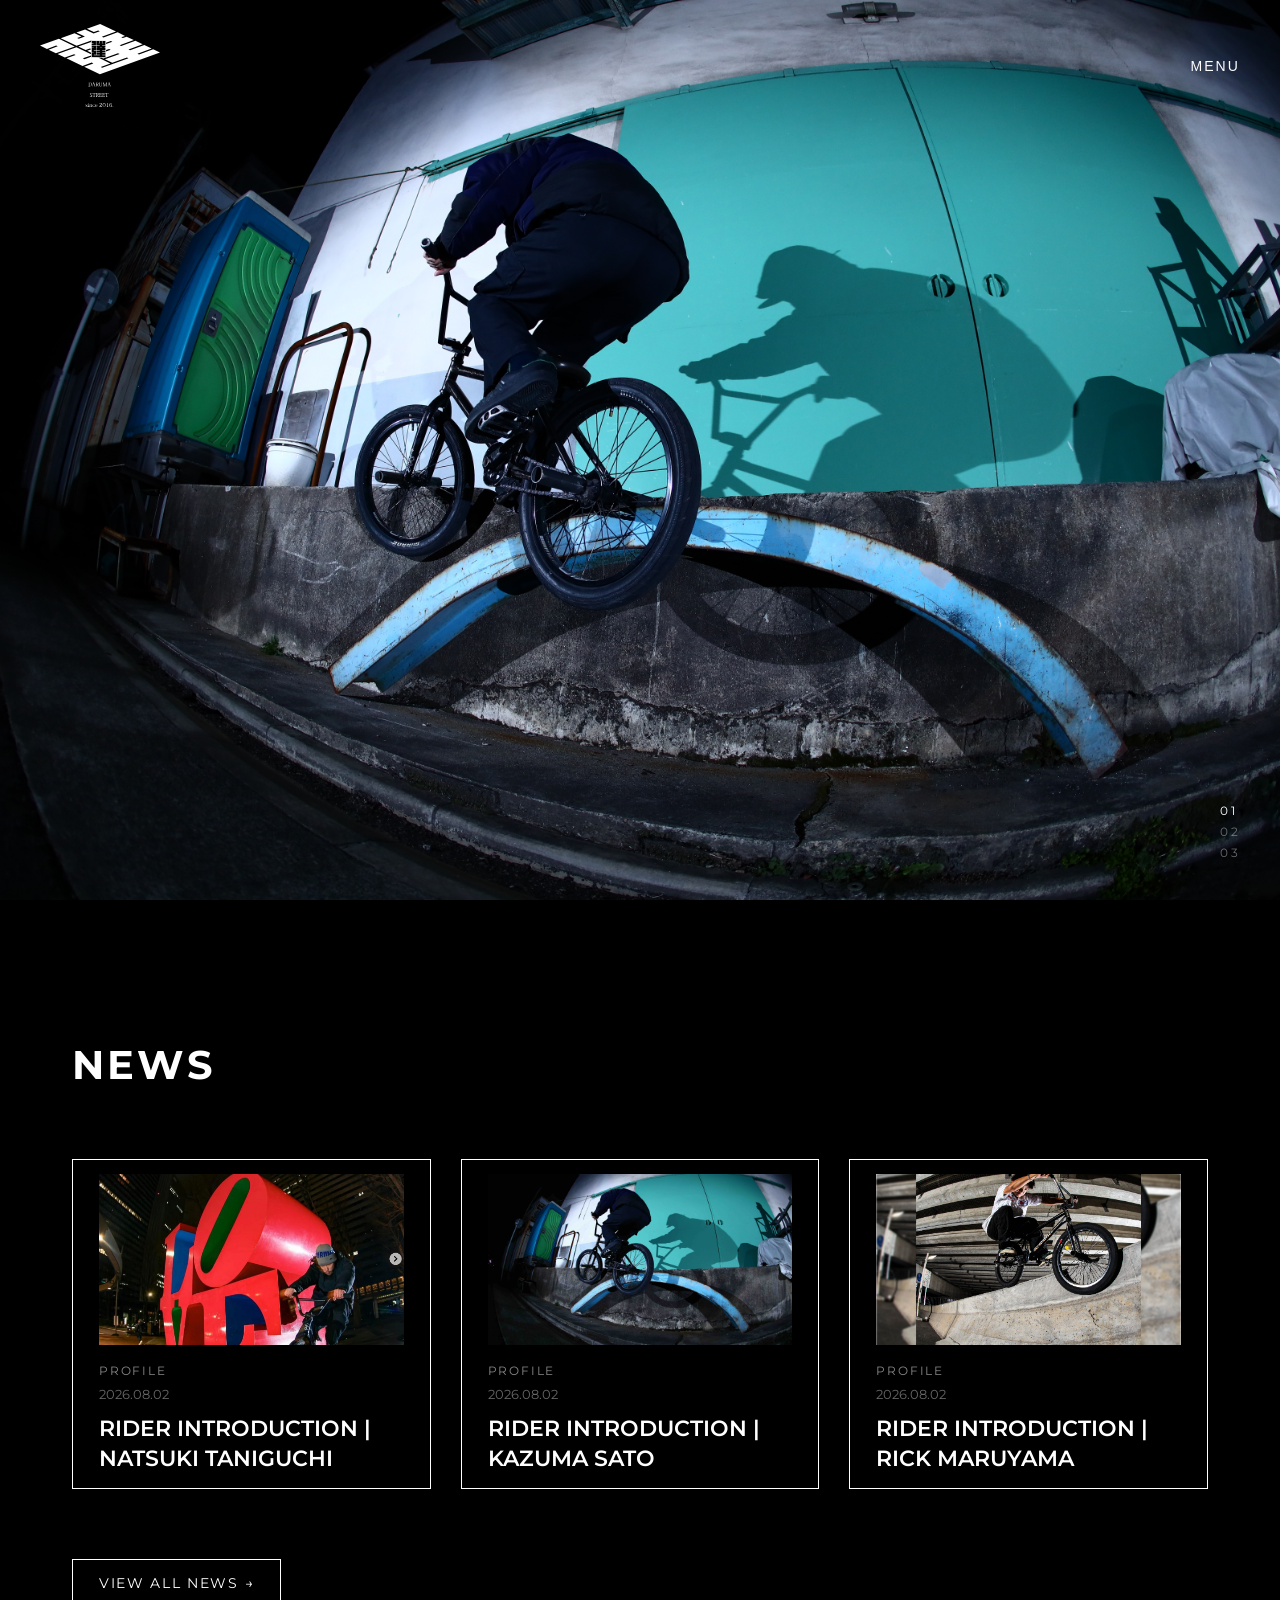
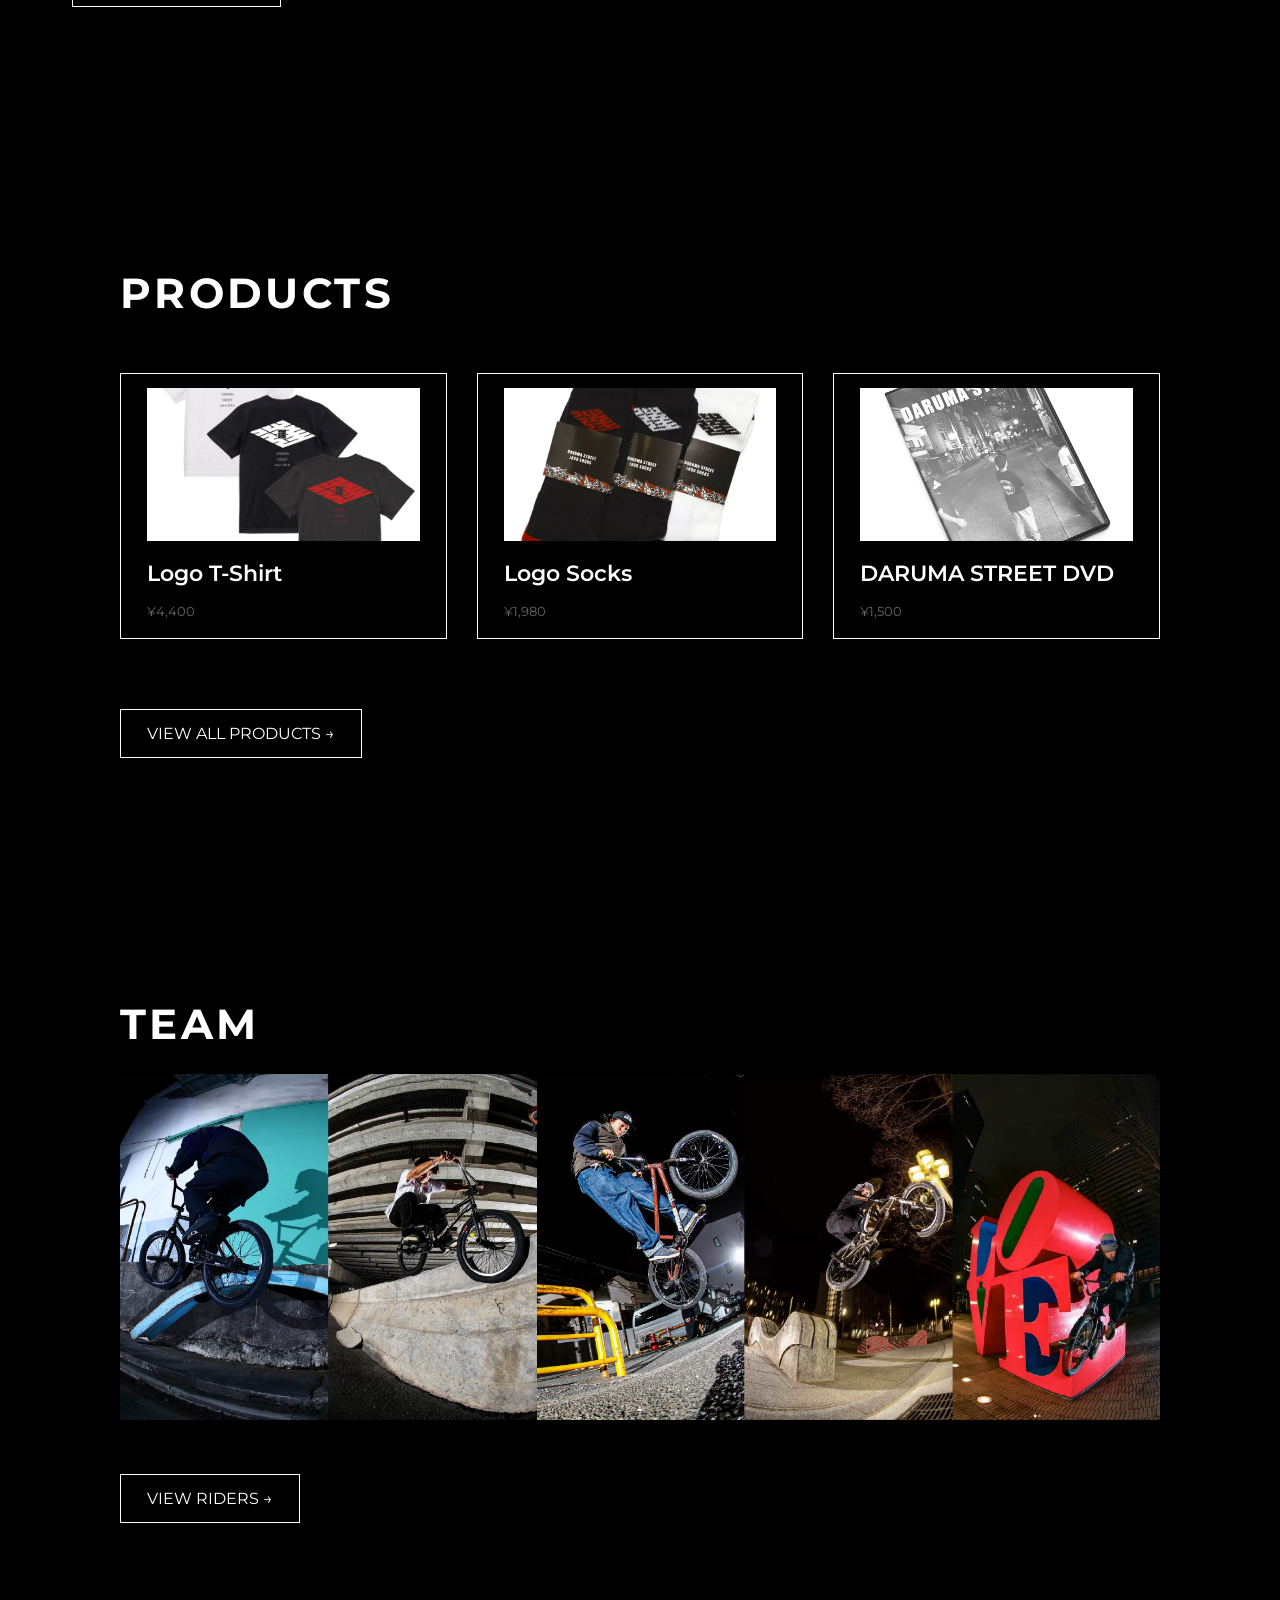
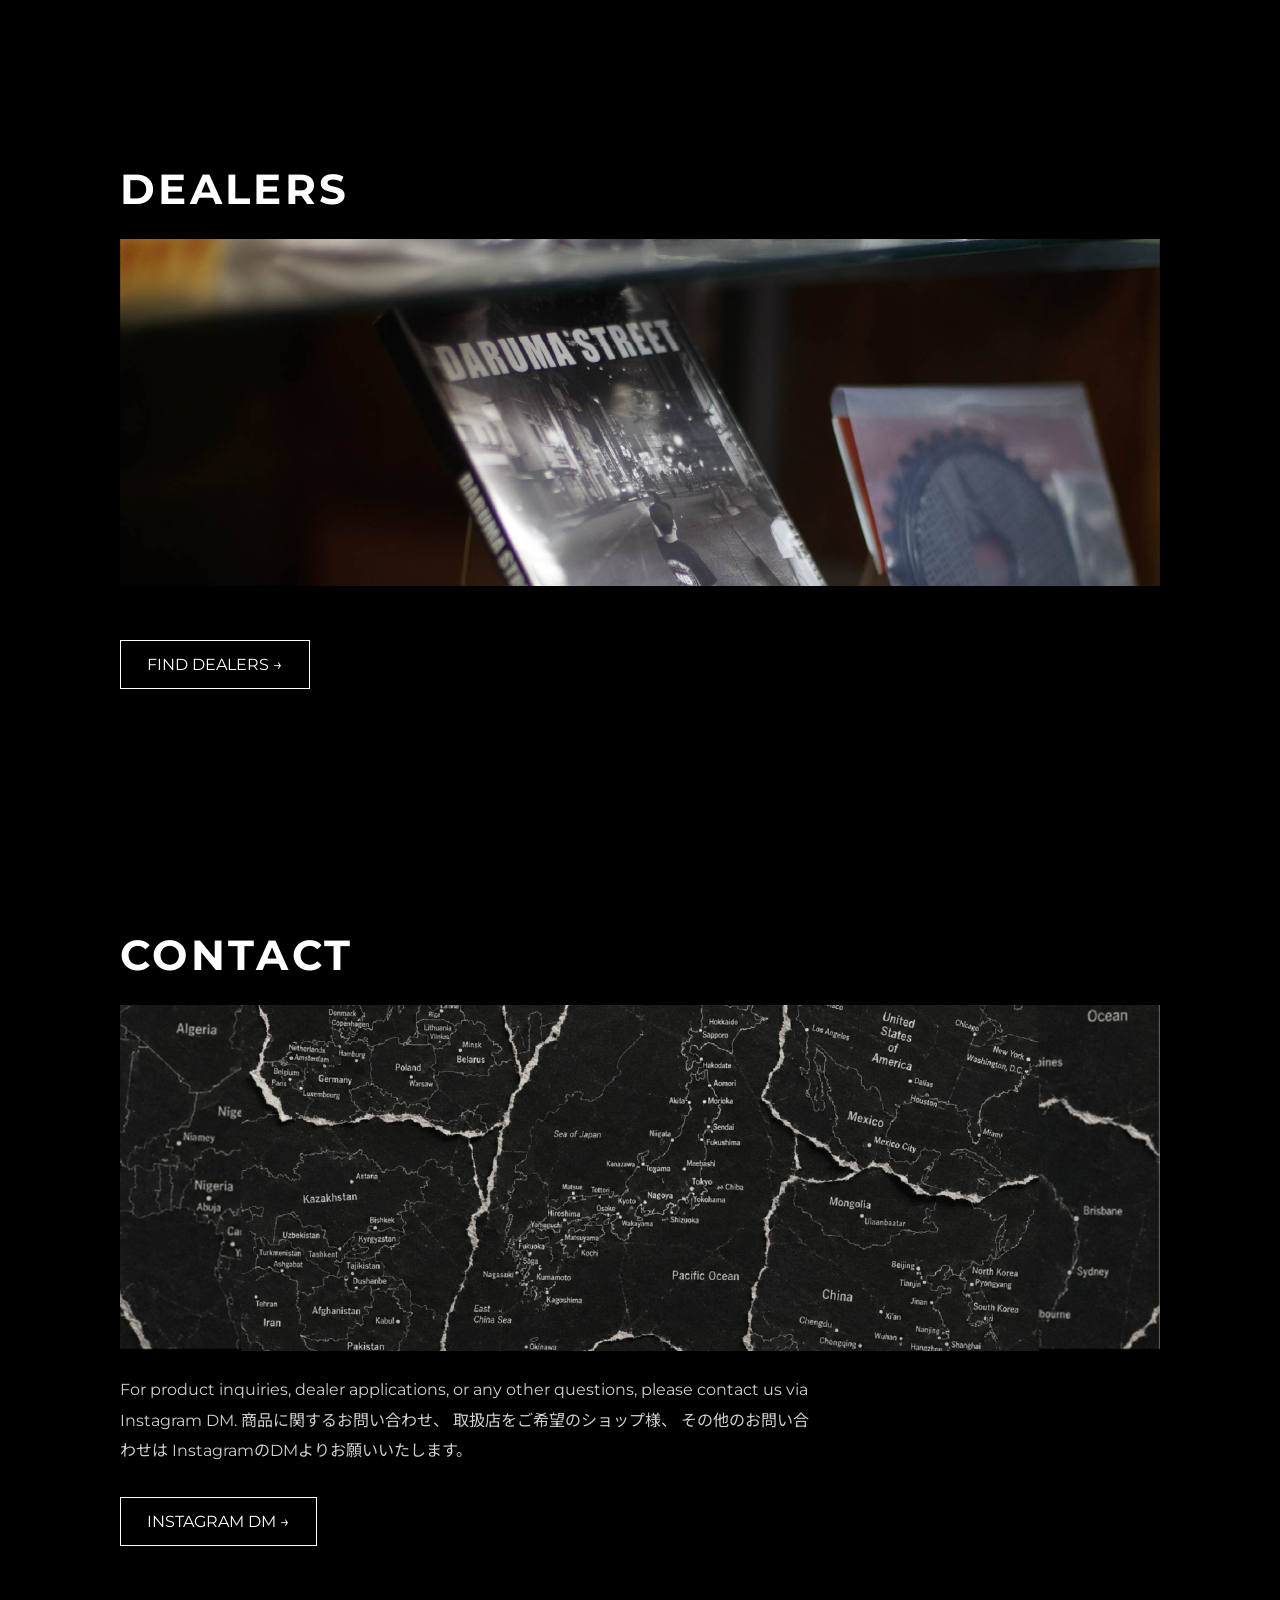
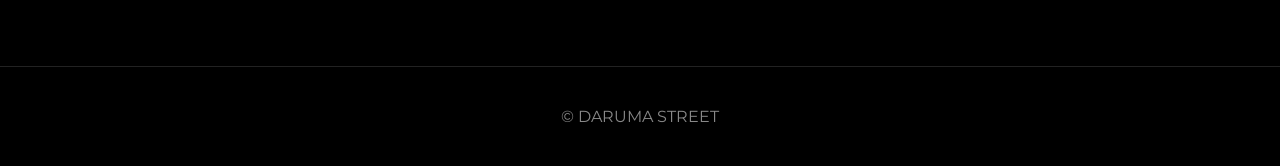
==== commit 1ca75dea: "TOP CONTACT" ====
--- a/index.html
+++ b/index.html
@@ -114,7 +114,8 @@
         class="home-banner">
 
     <p>
-        For inquiries, collaborations and wholesale, please contact us via Instagram DM.
+        For product inquiries, dealer applications, or any other questions, please contact us via Instagram DM.
+        商品に関するお問い合わせ、 取扱店をご希望のショップ様、 その他のお問い合わせは InstagramのDMよりお願いいたします。
     </p>
 
     <a href="https://www.instagram.com/daruma_street/"
--- a/css/style.css
+++ b/css/style.css
@@ -247,6 +247,10 @@
     padding:80px 20px;
 }
 
+.menu-social{
+    margin-top:16px;
+}
+
 }
 
 /* ==========================
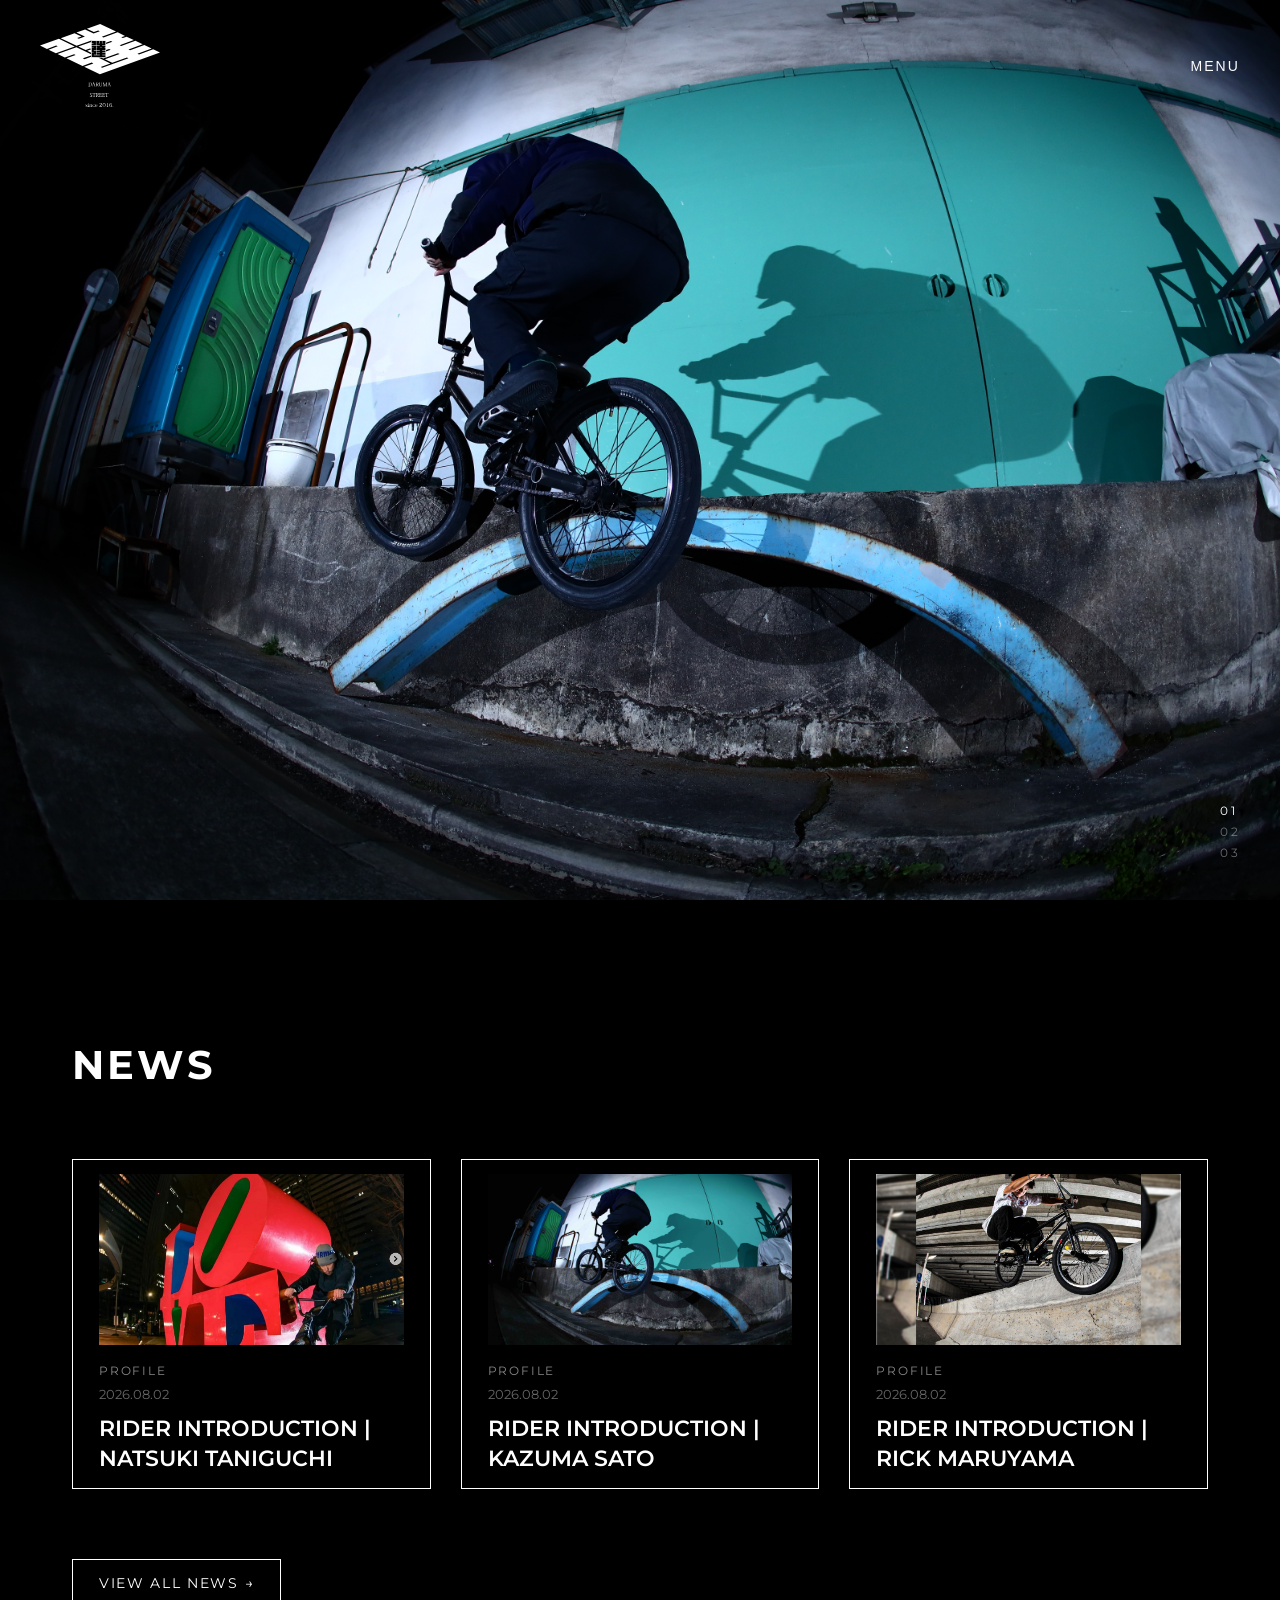
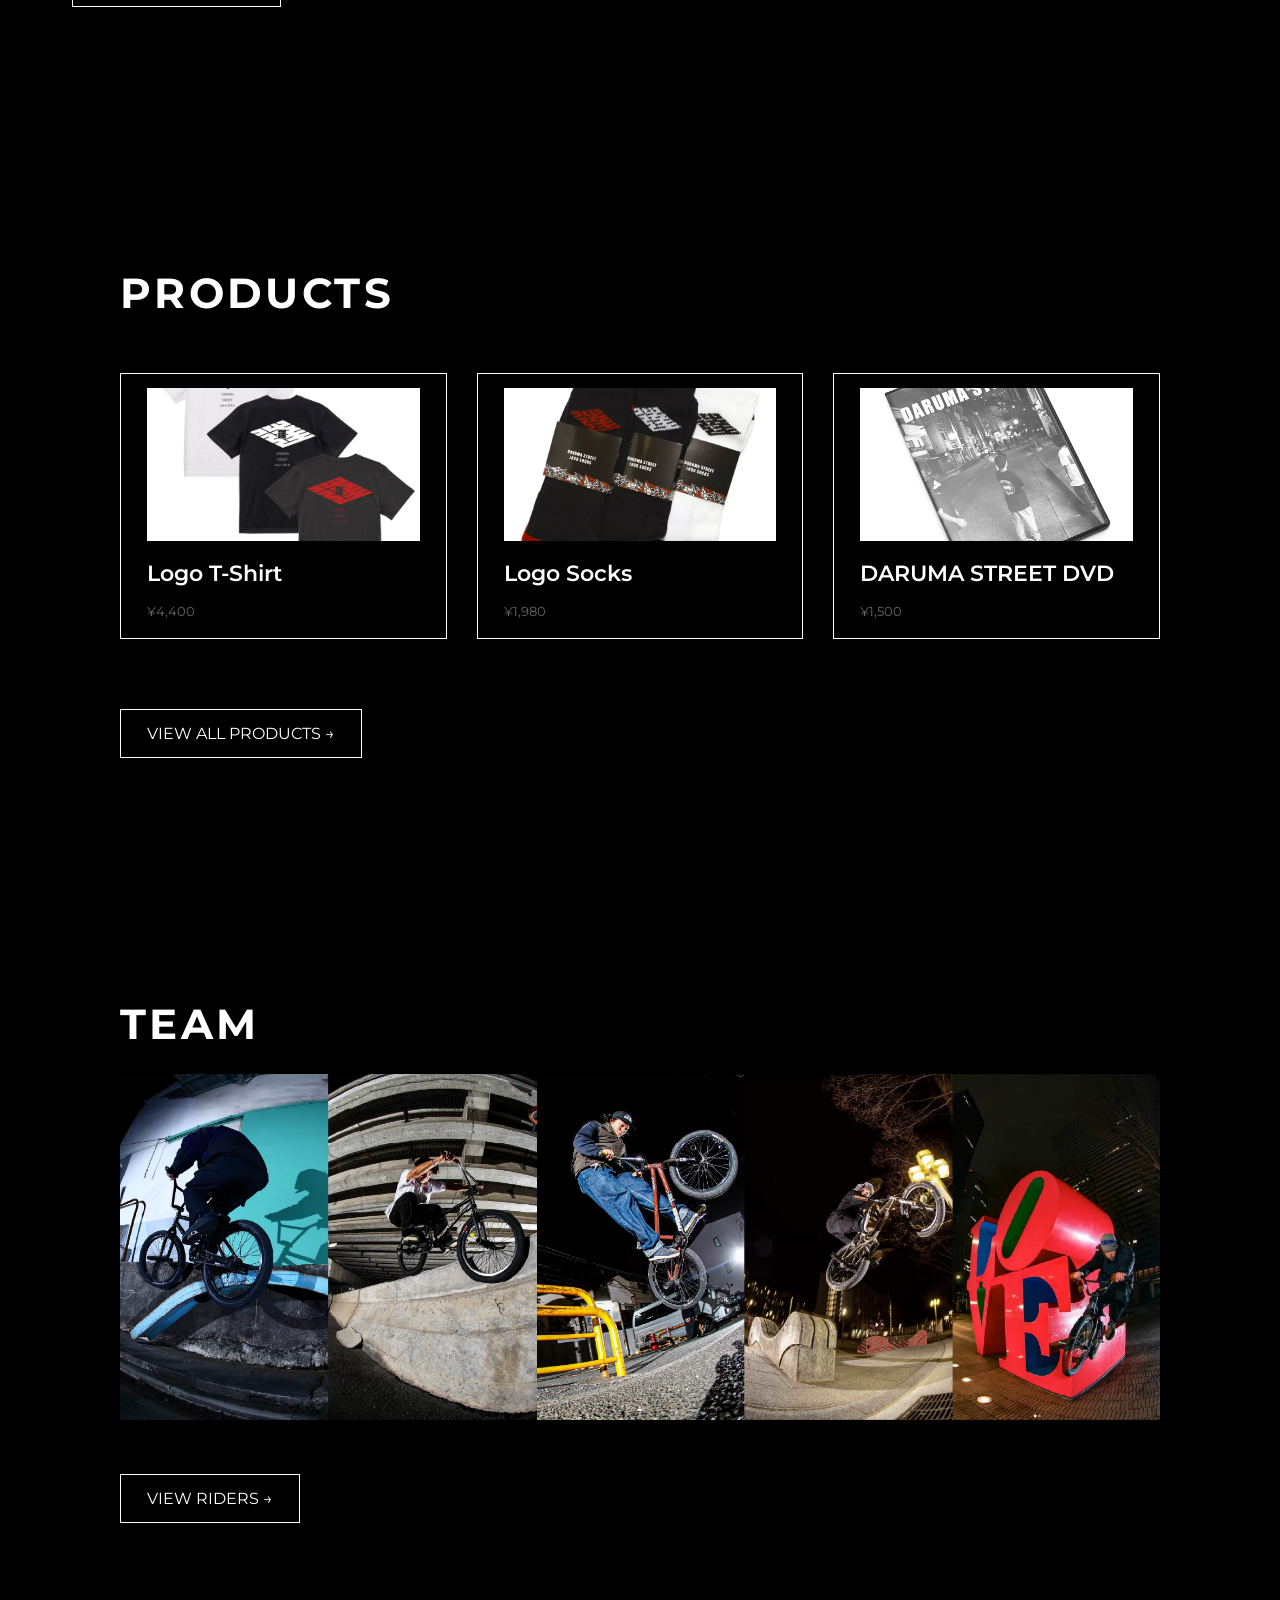
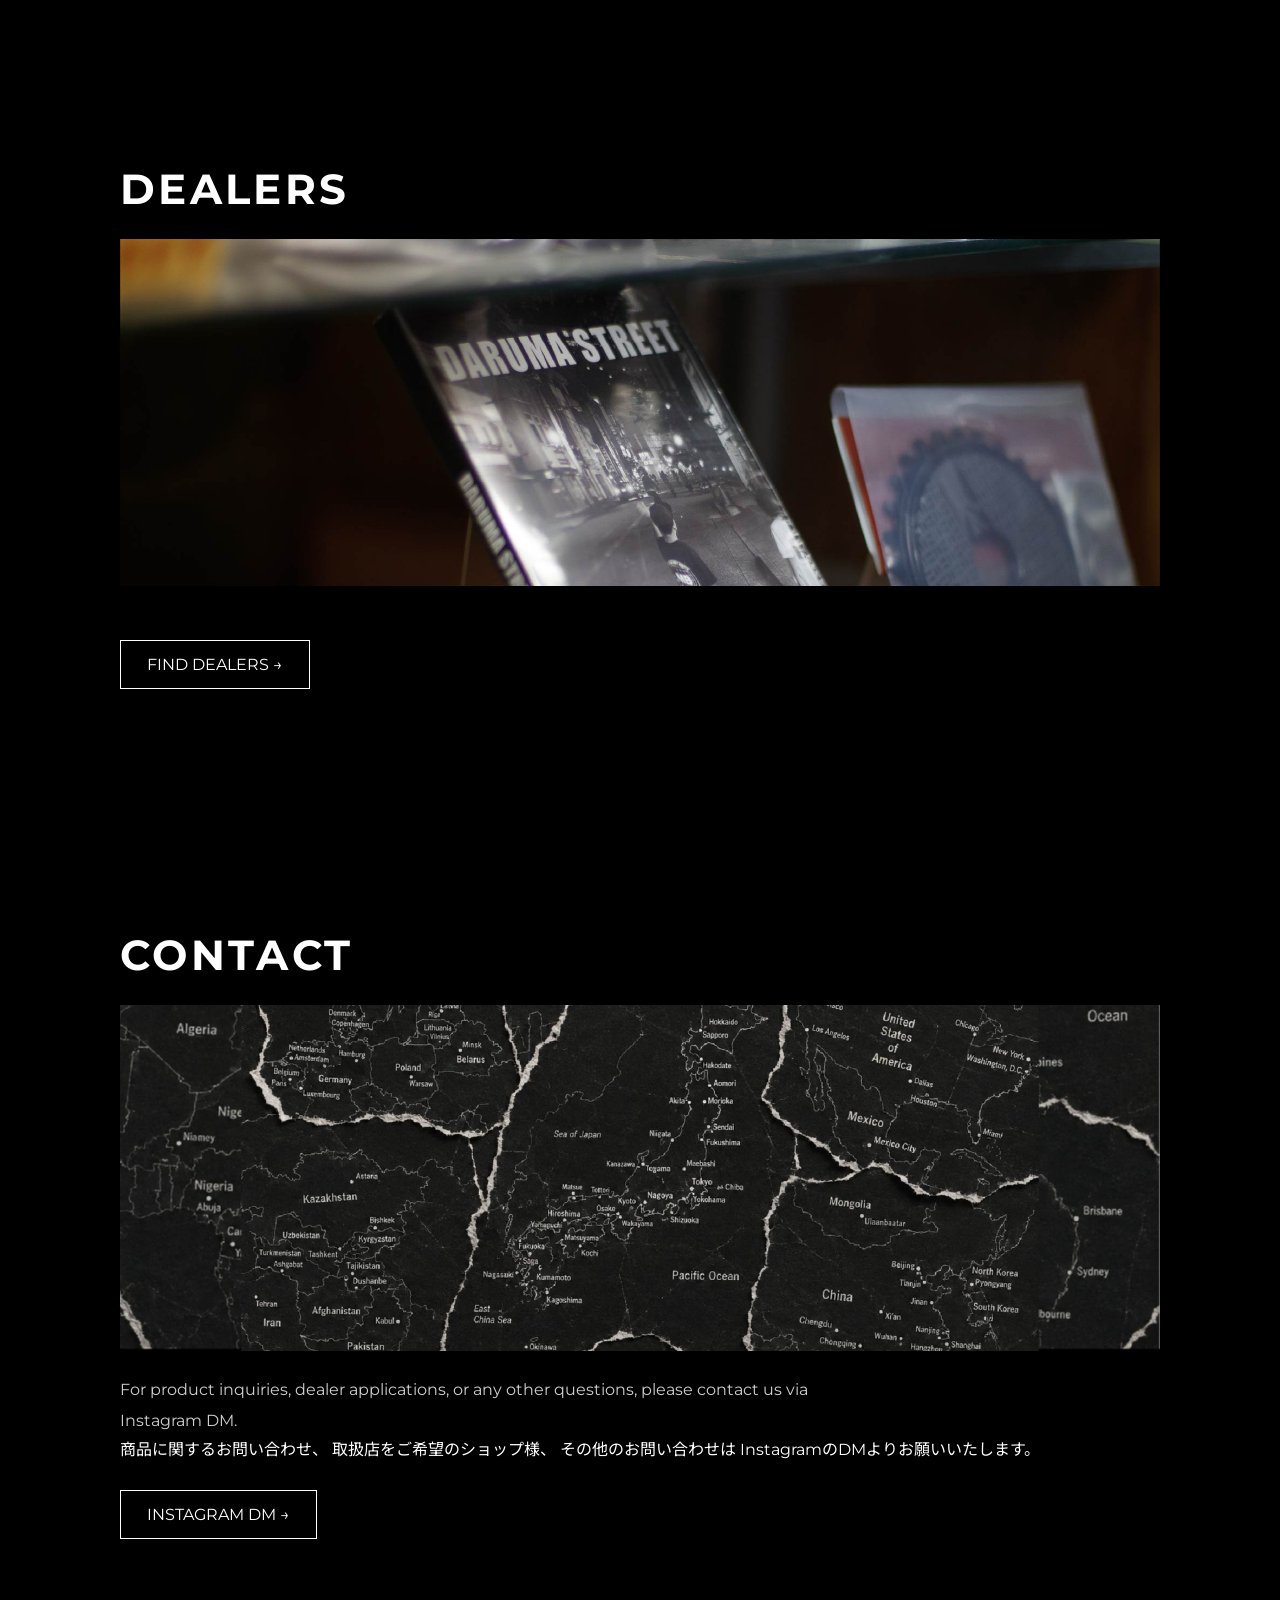
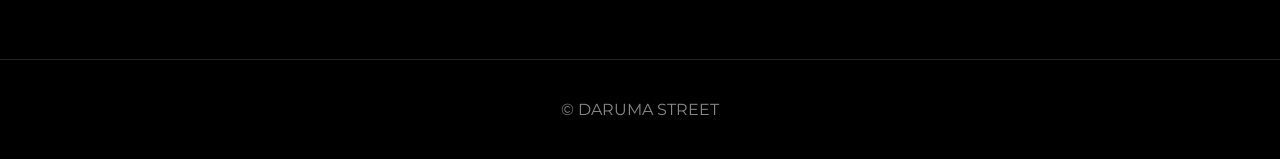
==== commit 24892381: "top contact2" ====
--- a/index.html
+++ b/index.html
@@ -115,6 +115,7 @@
 
     <p>
         For product inquiries, dealer applications, or any other questions, please contact us via Instagram DM.
+    </p>
         商品に関するお問い合わせ、 取扱店をご希望のショップ様、 その他のお問い合わせは InstagramのDMよりお願いいたします。
     </p>
 
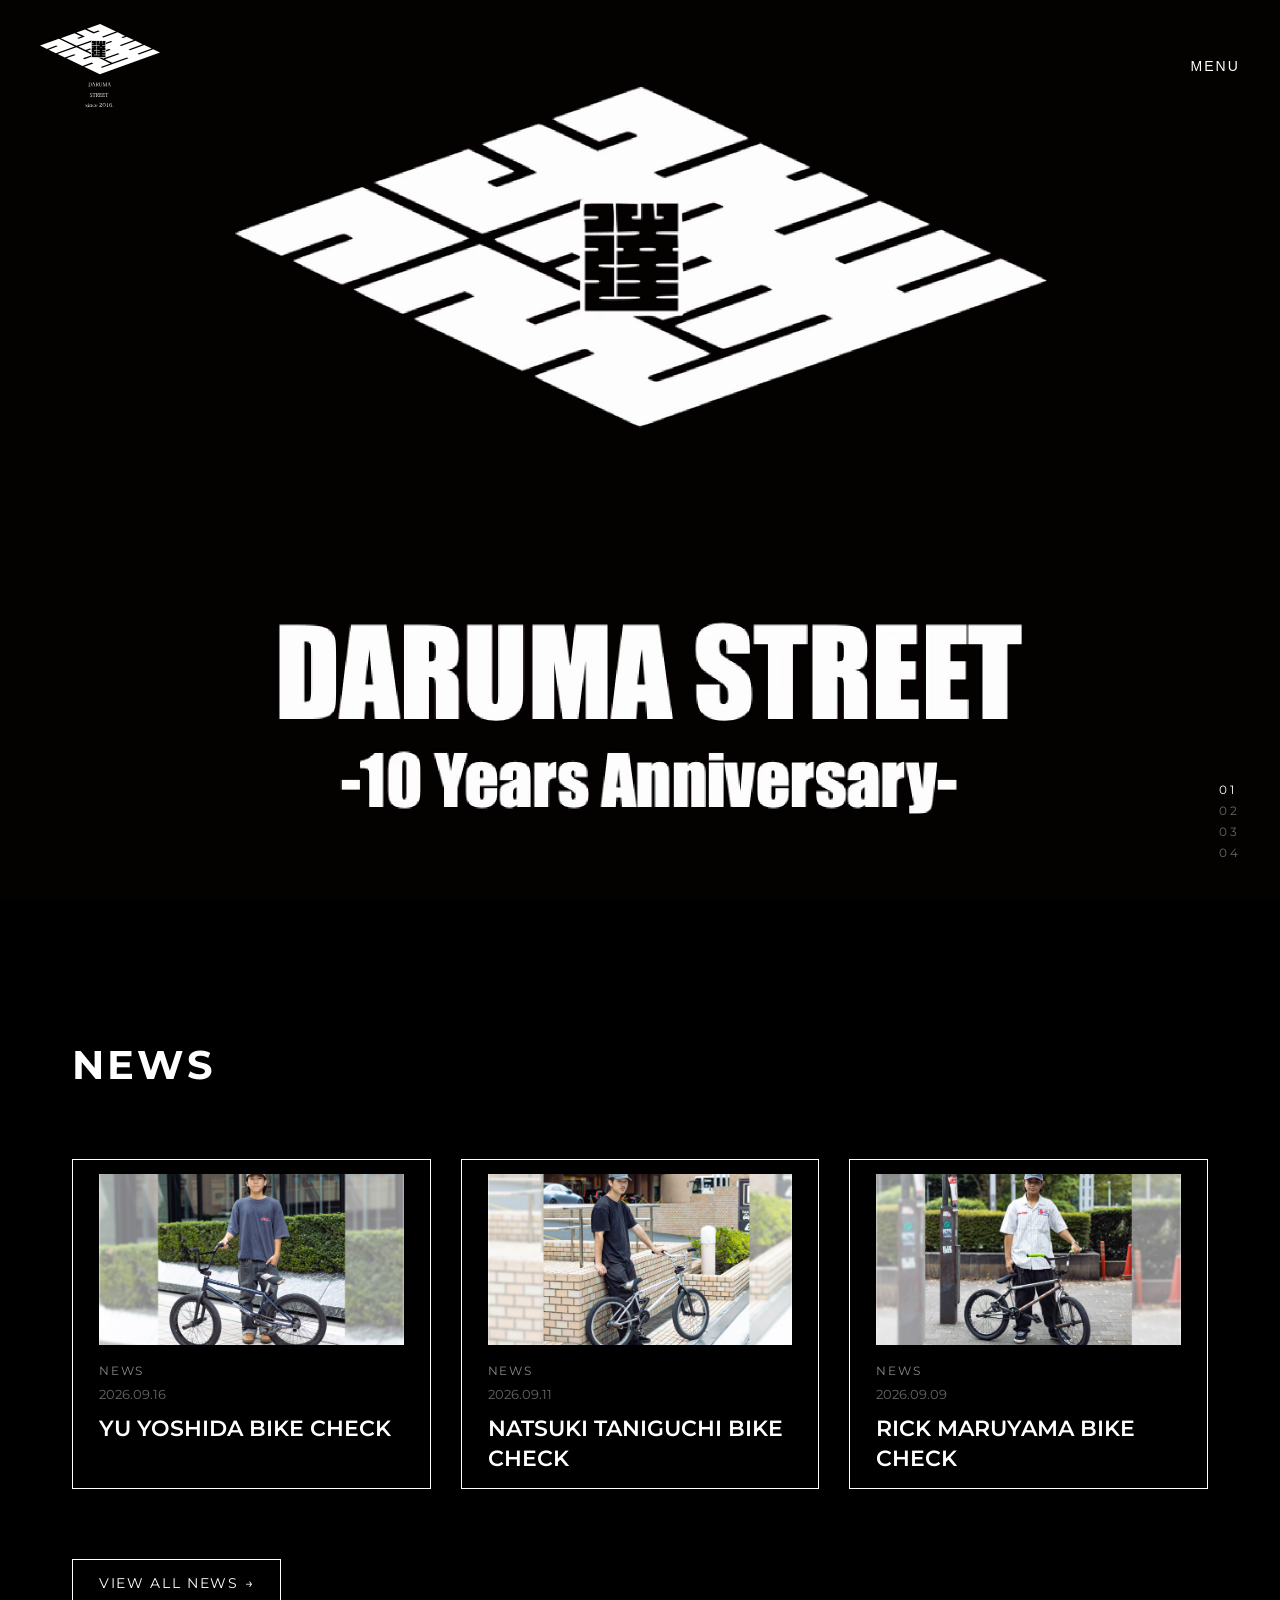
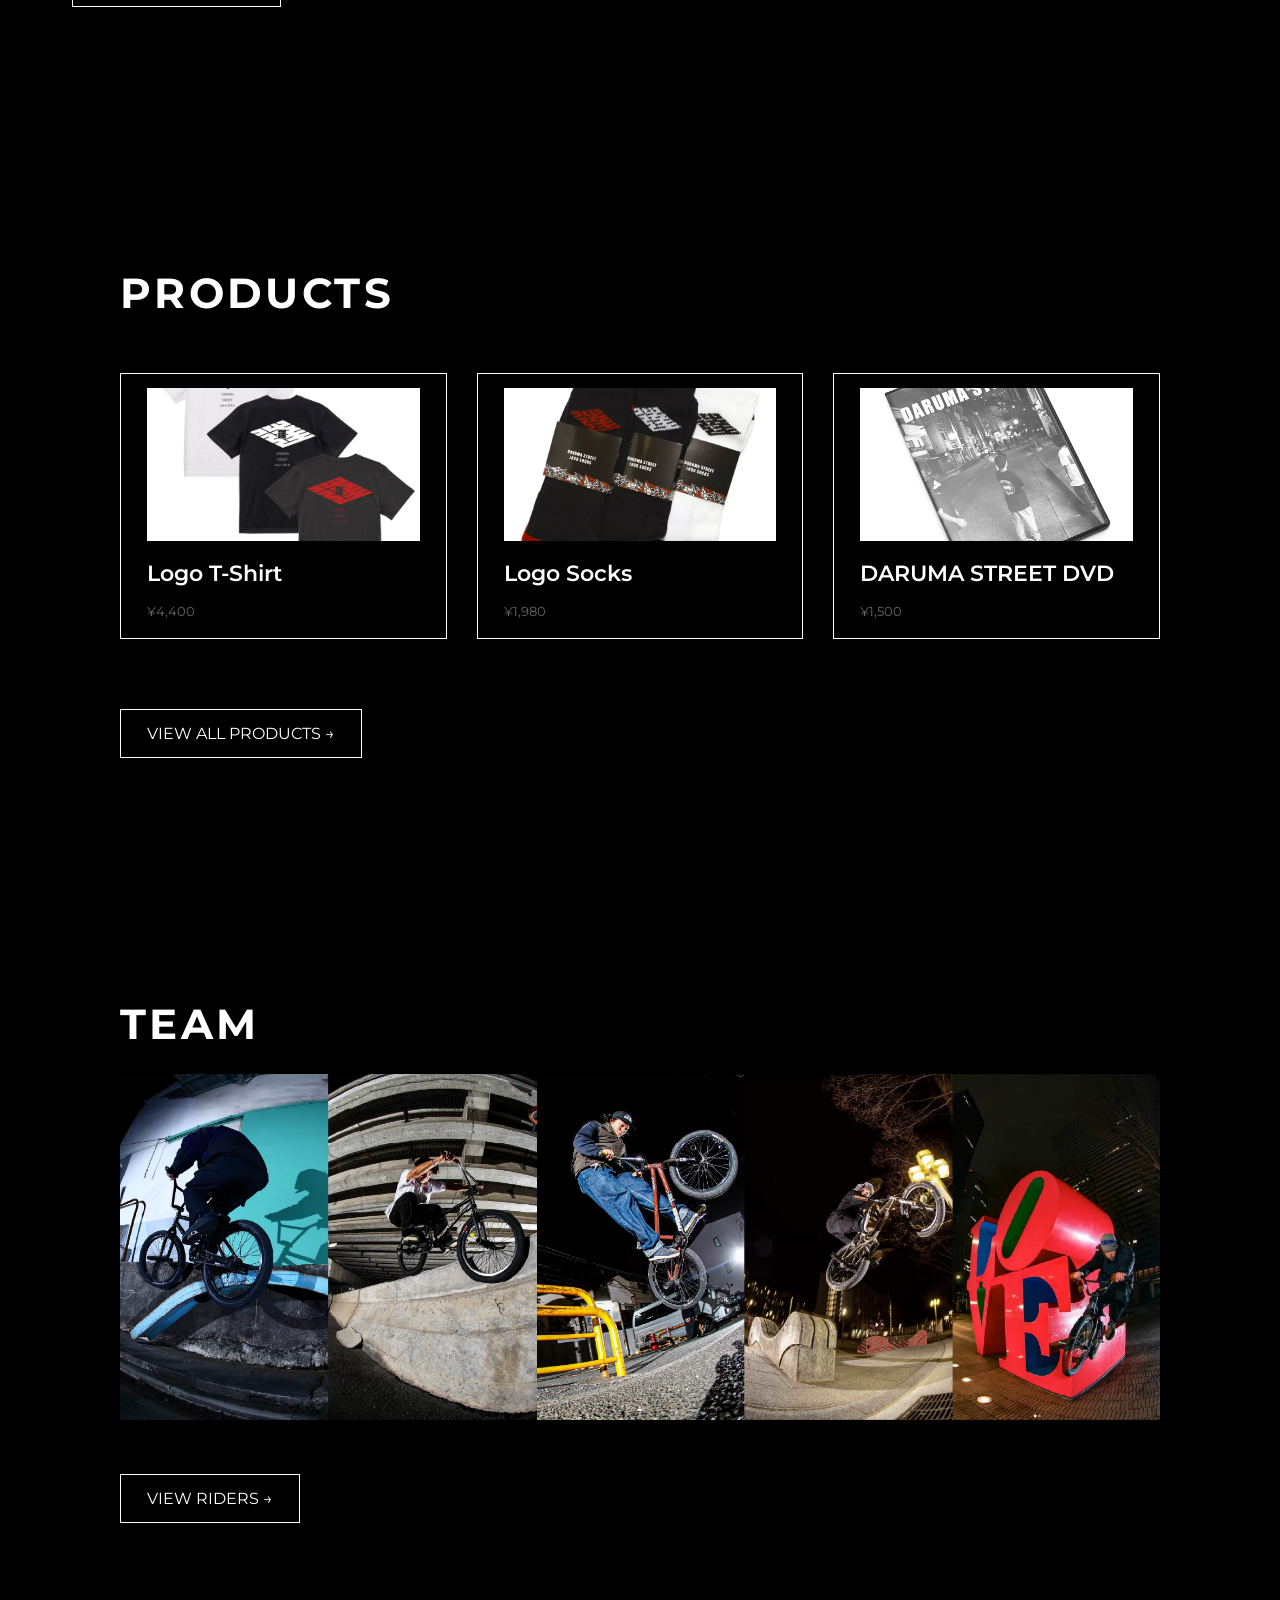
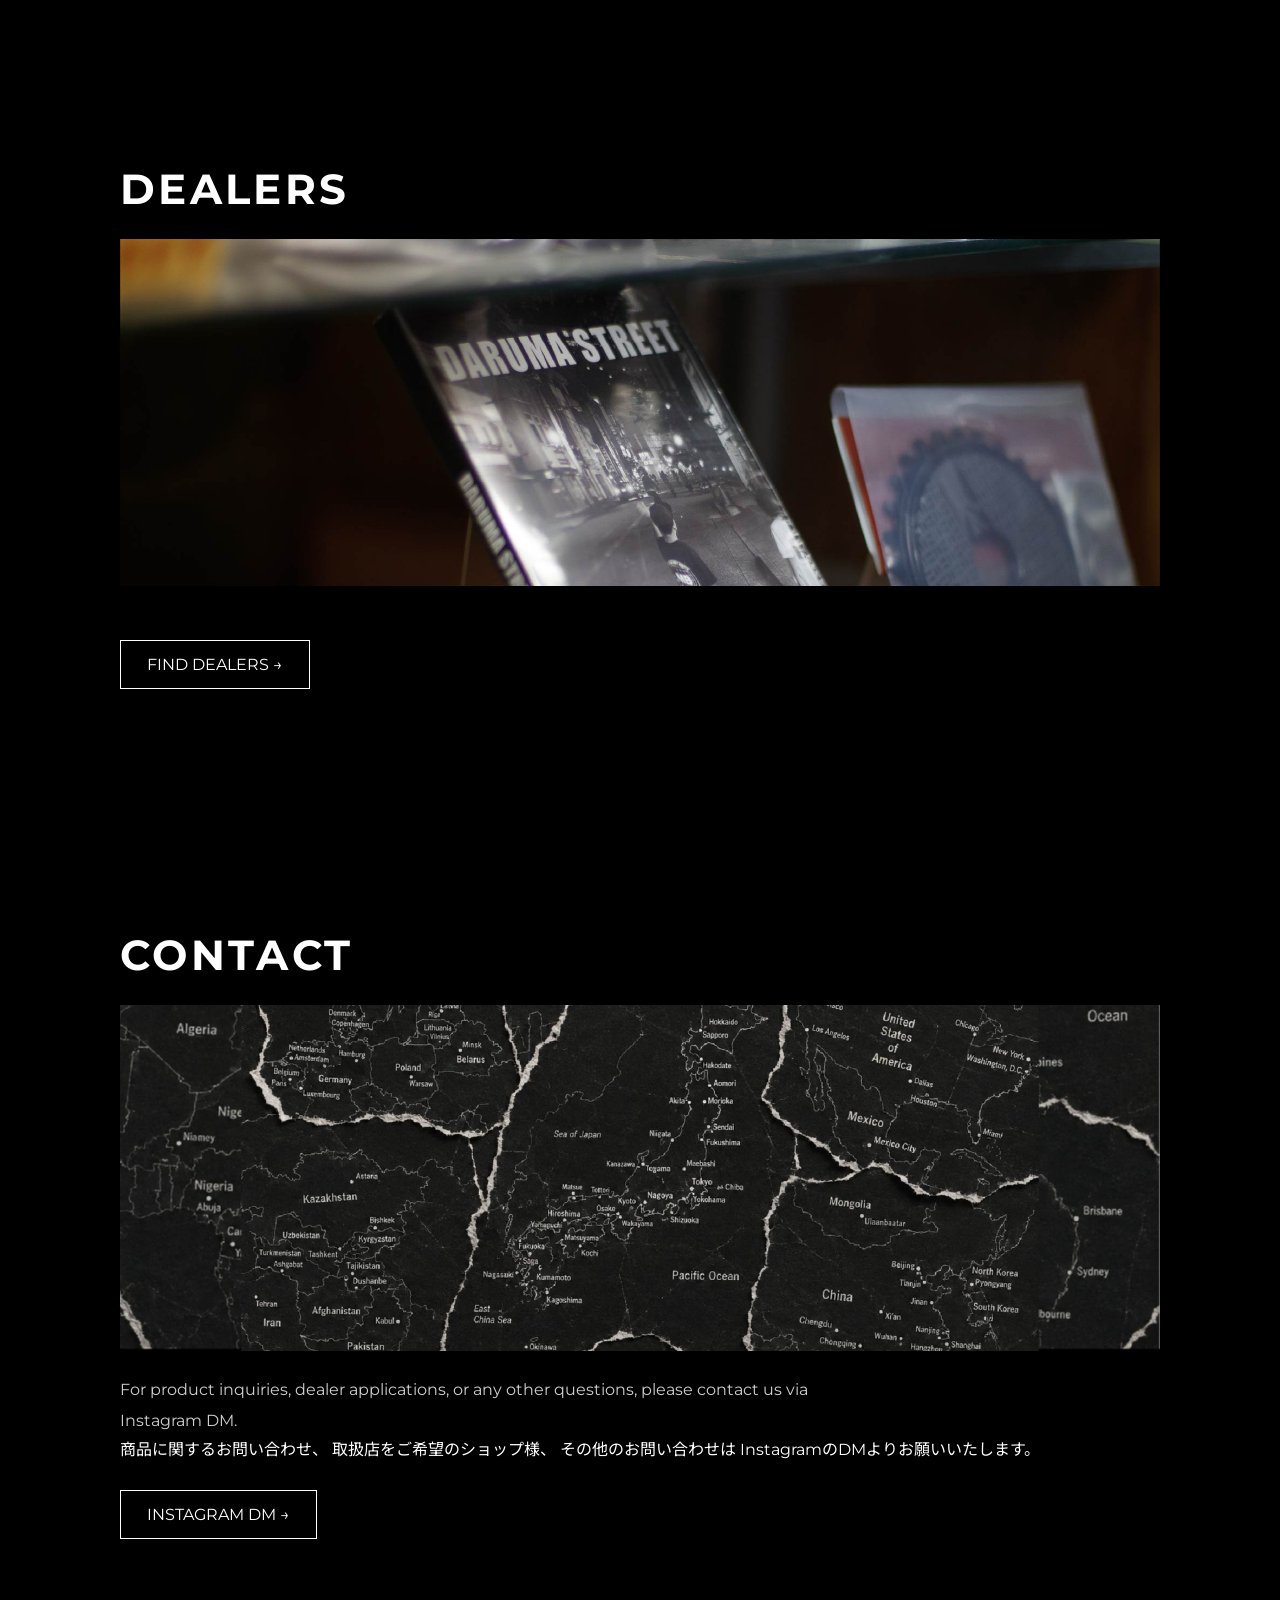
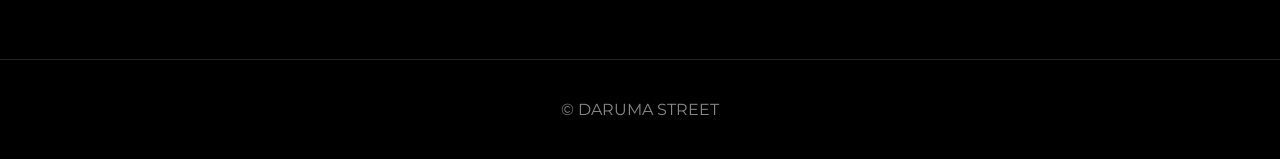
==== commit 9927a9c9: "yu yoshida bikecheck" ====
--- a/index.html
+++ b/index.html
@@ -48,8 +48,9 @@
 <div class="slide active"><img src="assets/images/hero01.jpg" alt=""></div>
 <div class="slide"><img src="assets/images/hero02.jpg" alt=""></div>
 <div class="slide"><img src="assets/images/hero03.jpg" alt=""></div>
+<div class="slide"><img src="assets/images/hero04.jpg" alt=""></div>
 </div>
-<div class="hero-counter"><span>01</span><span>02</span><span>03</span></div>
+<div class="hero-counter"><span>01</span><span>02</span><span>03</span><span>04</span></div>
 </section>
 
 <main>
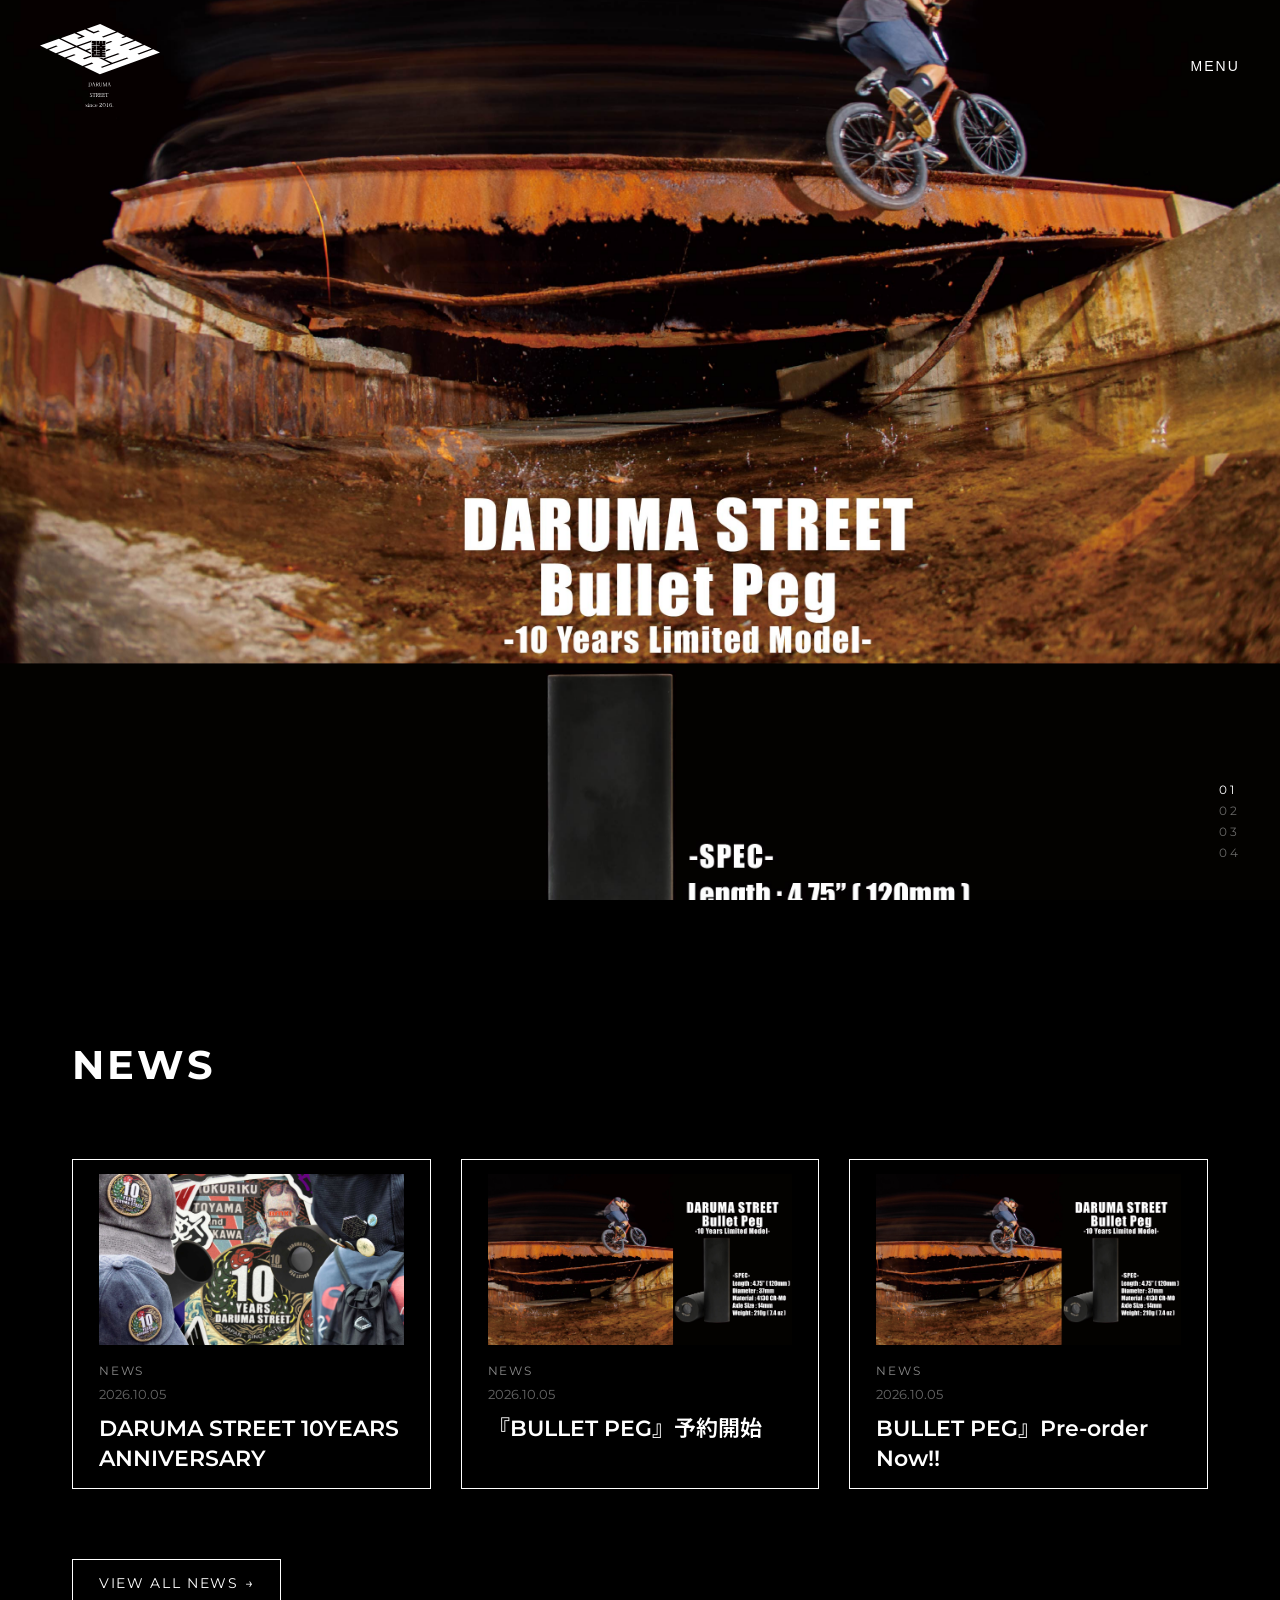
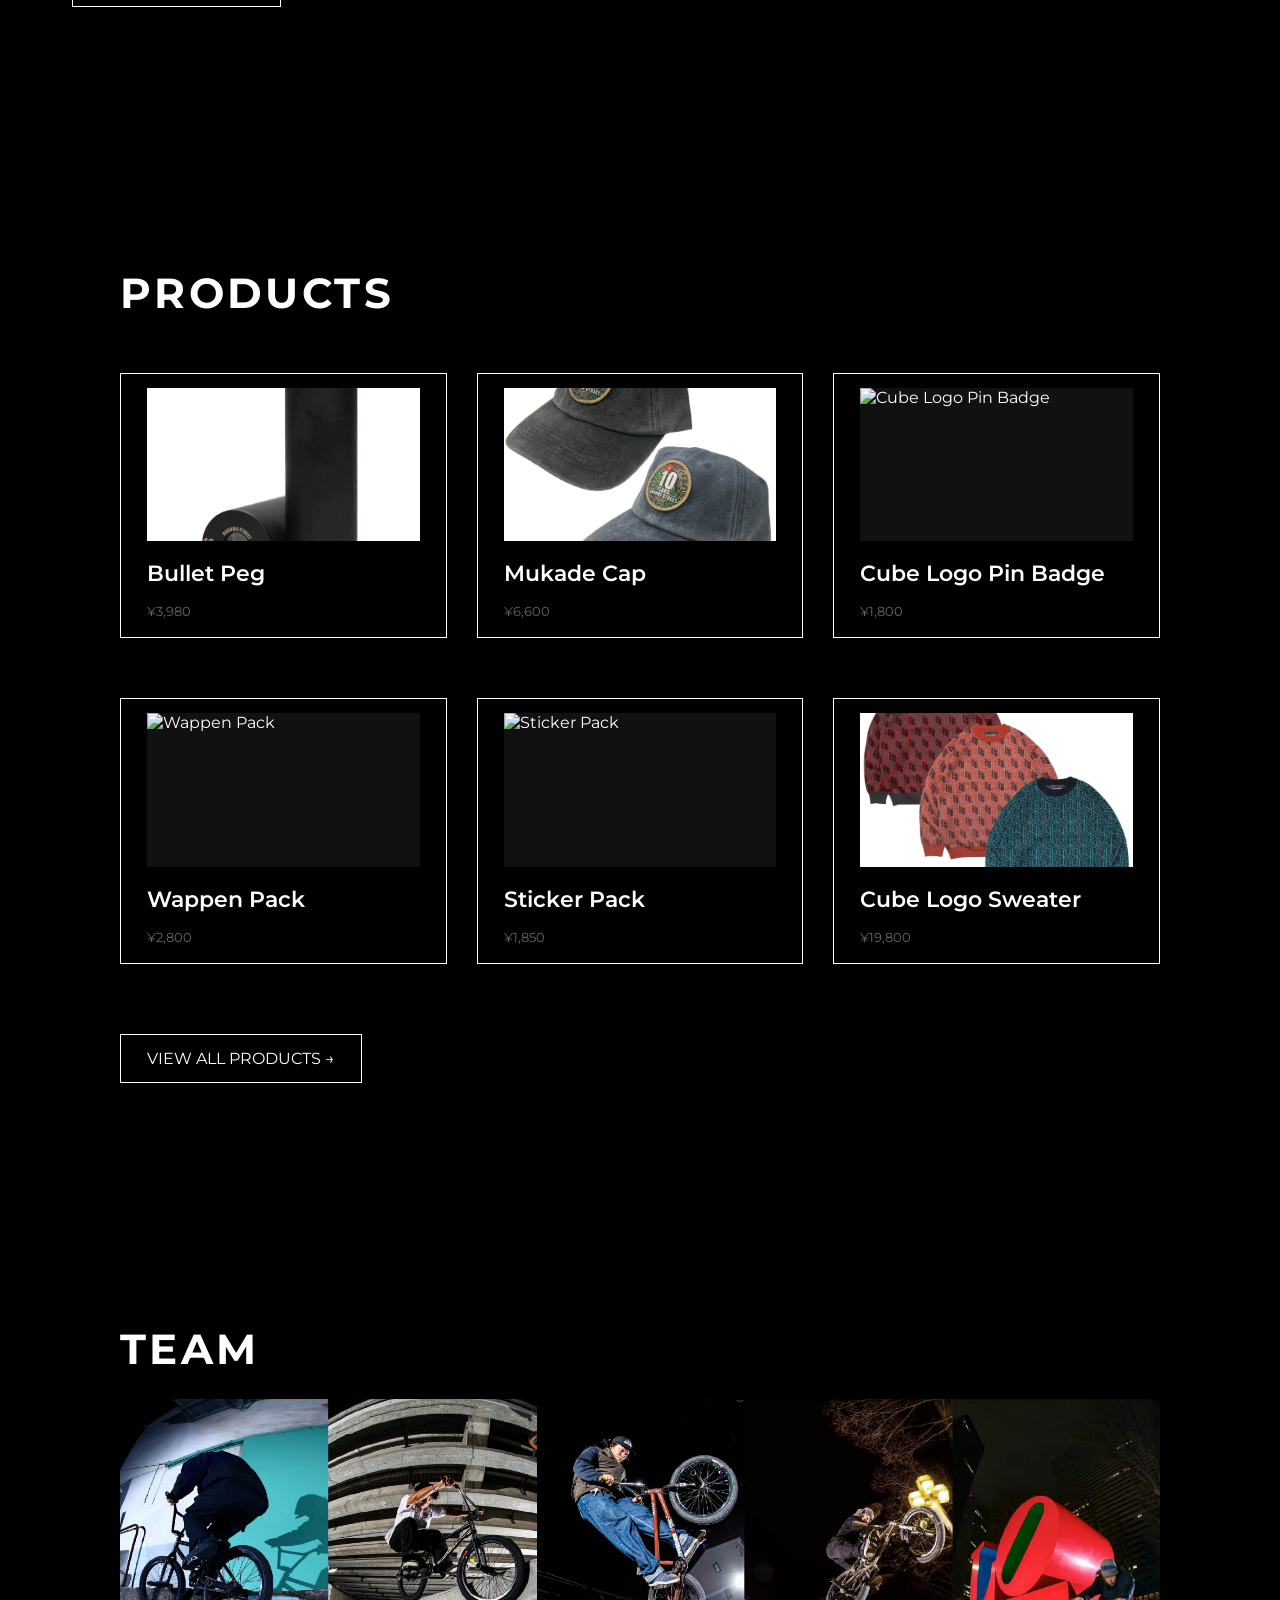
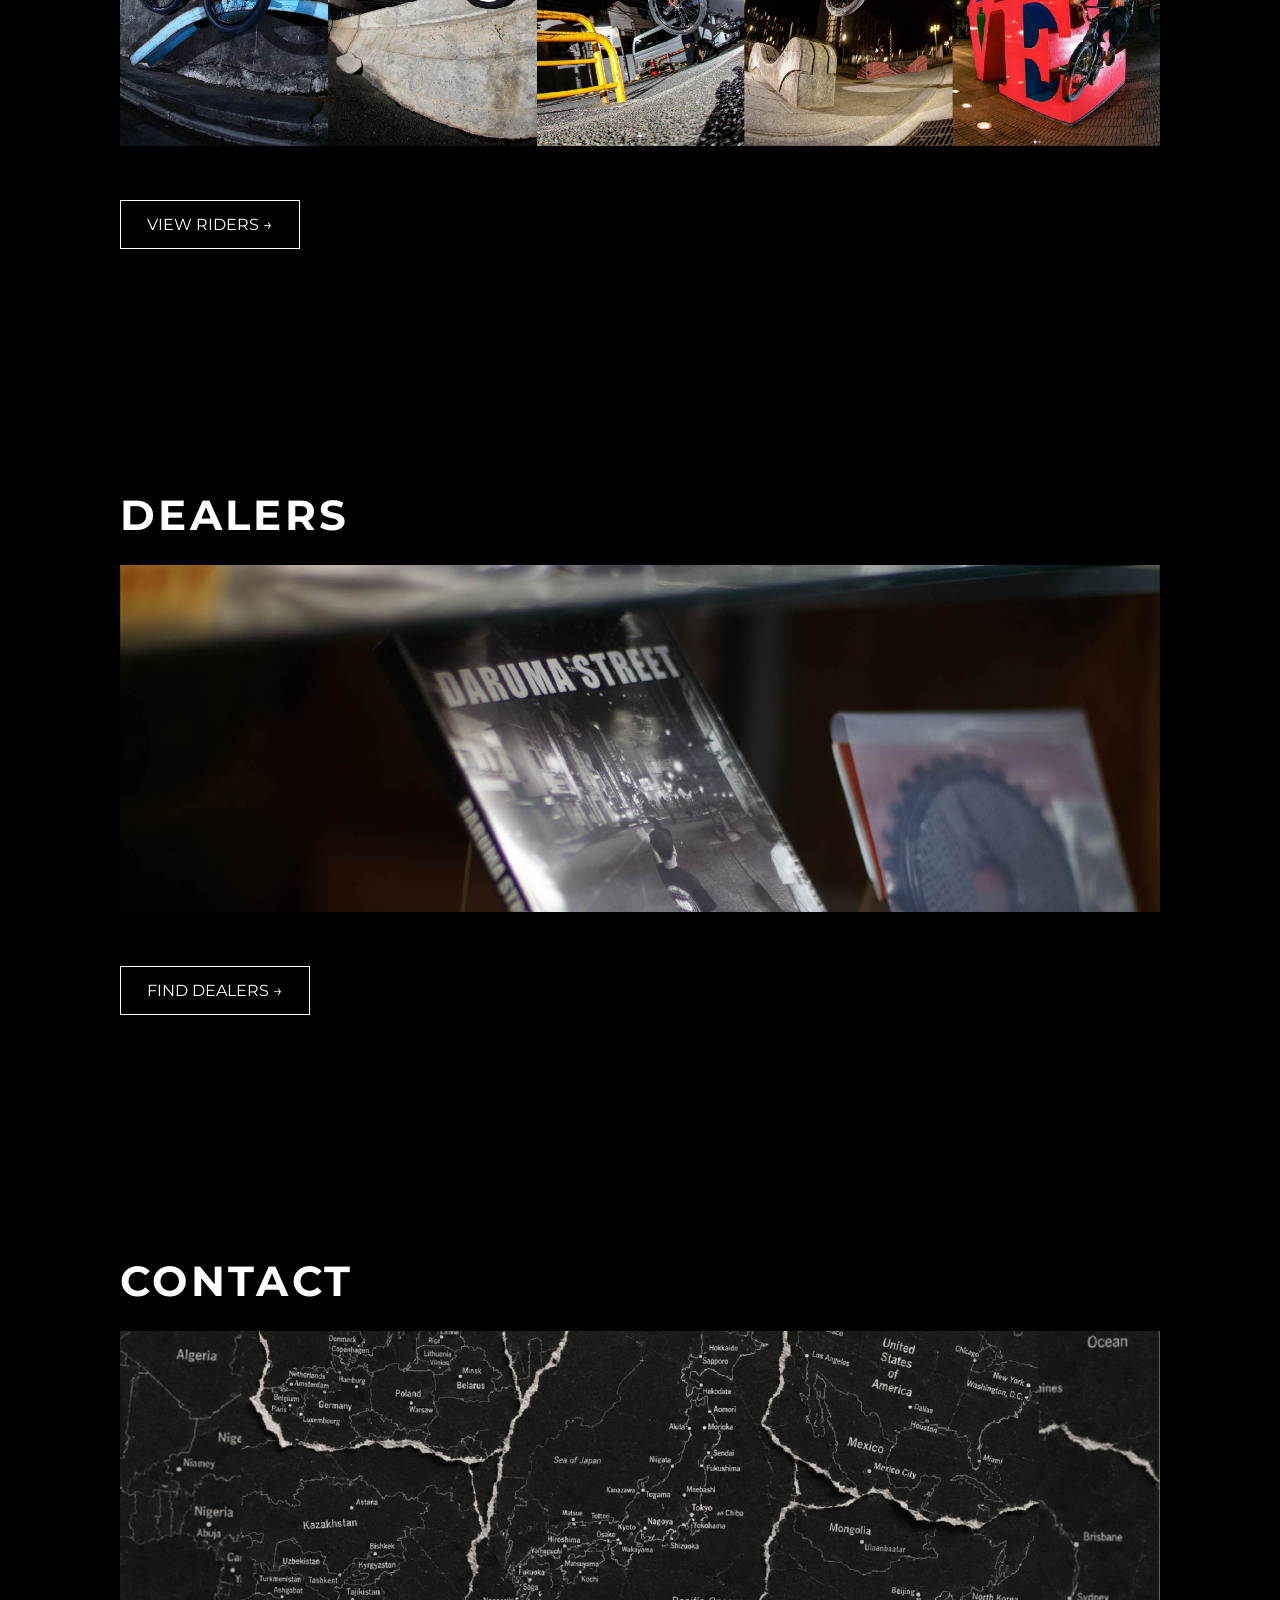
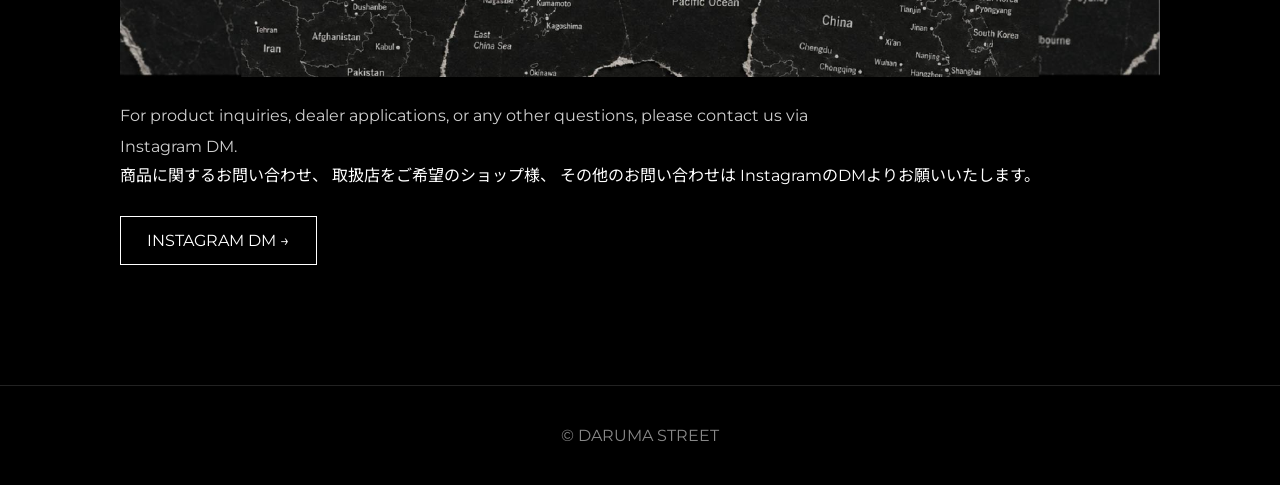
==== commit 2ec483a8: "10years 1" ====
--- a/index.html
+++ b/index.html
@@ -49,6 +49,7 @@
 <div class="slide"><img src="assets/images/hero02.jpg" alt=""></div>
 <div class="slide"><img src="assets/images/hero03.jpg" alt=""></div>
 <div class="slide"><img src="assets/images/hero04.jpg" alt=""></div>
+<div class="slide"><img src="assets/images/hero05.jpg" alt=""></div>
 </div>
 <div class="hero-counter"><span>01</span><span>02</span><span>03</span><span>04</span></div>
 </section>
